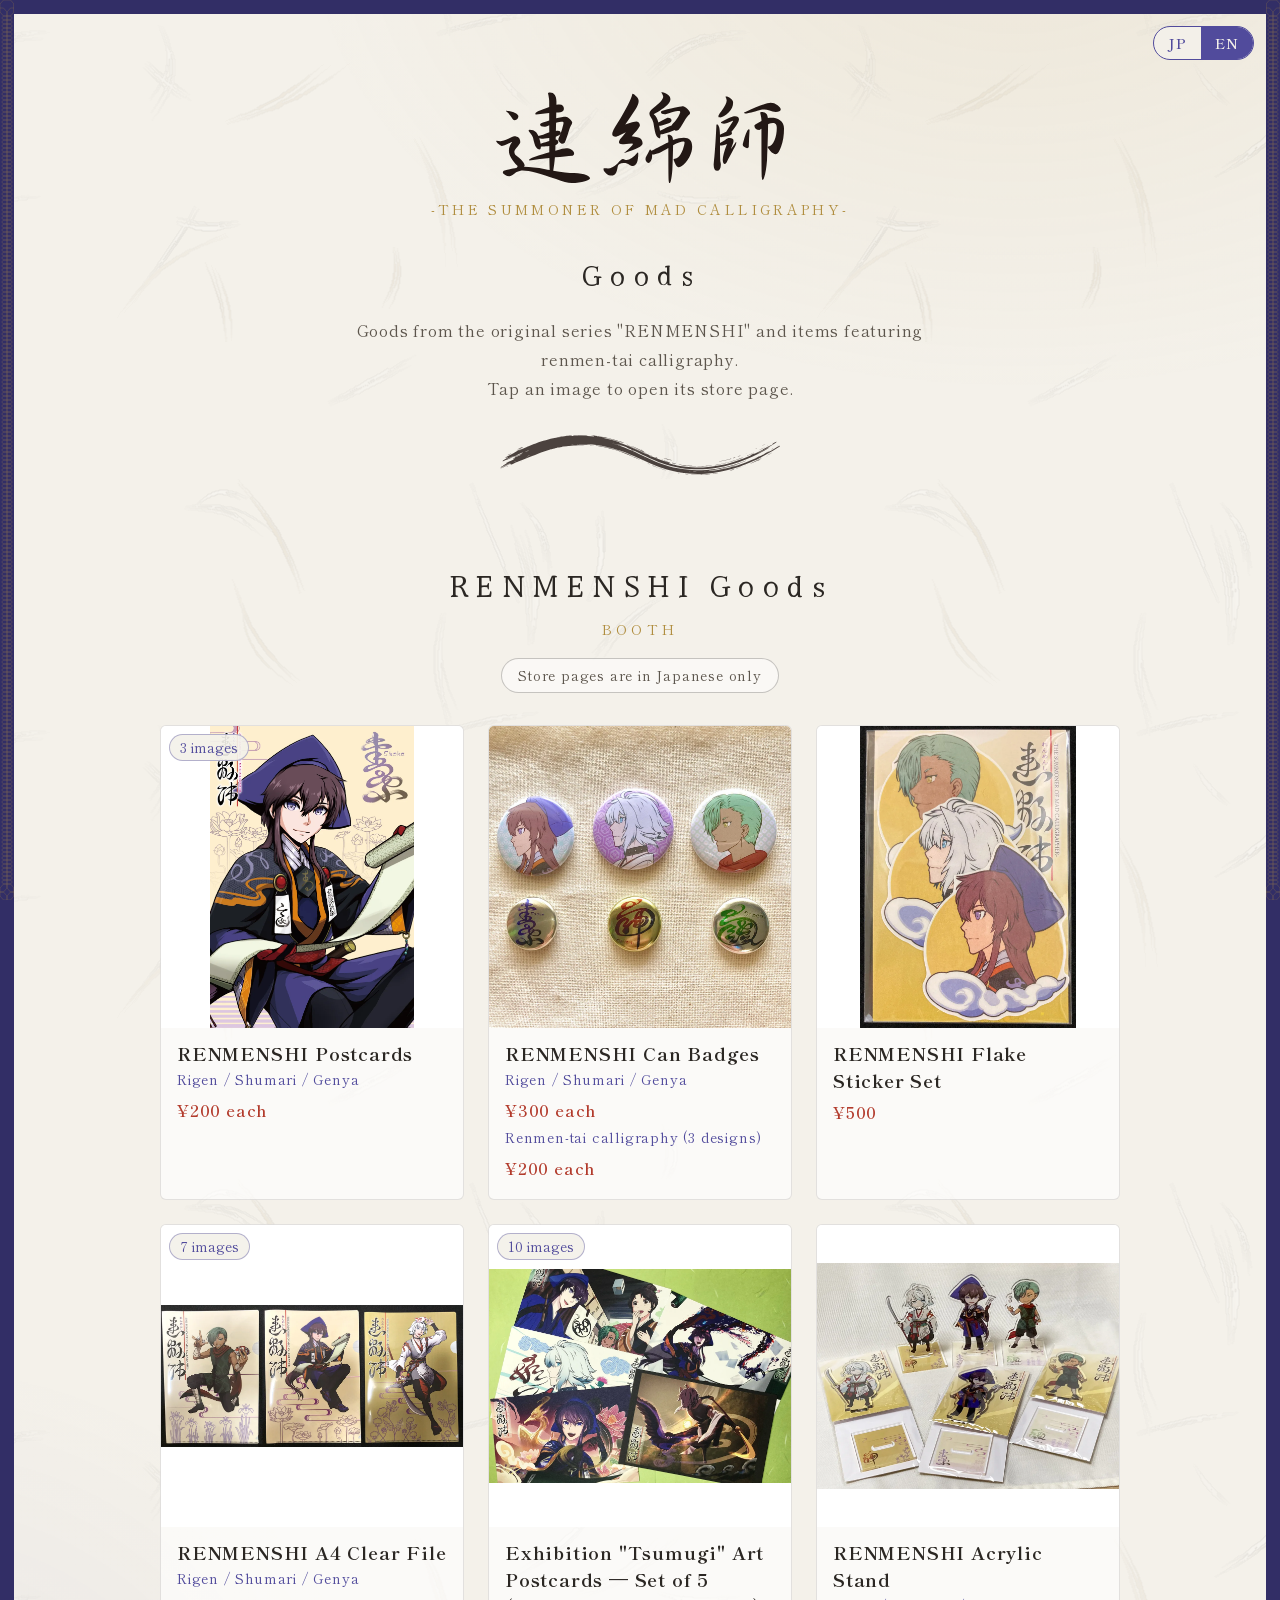
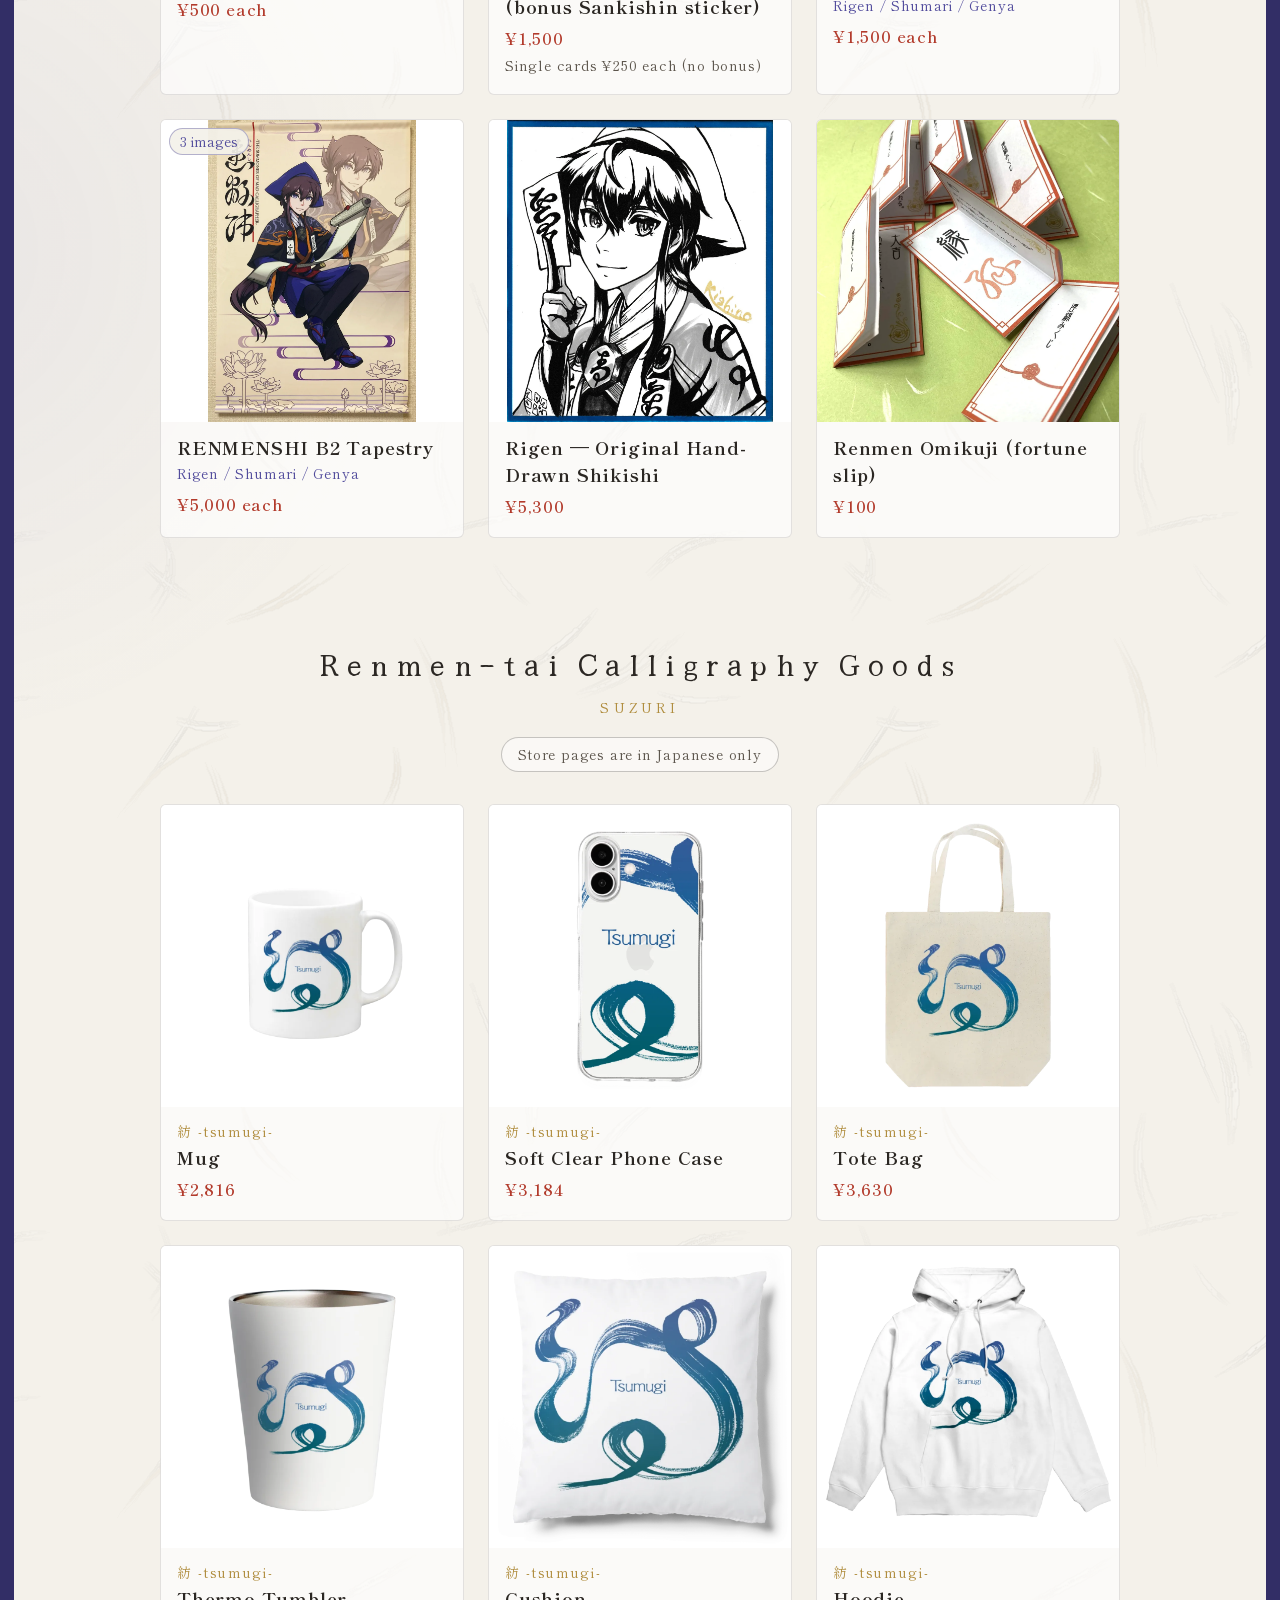
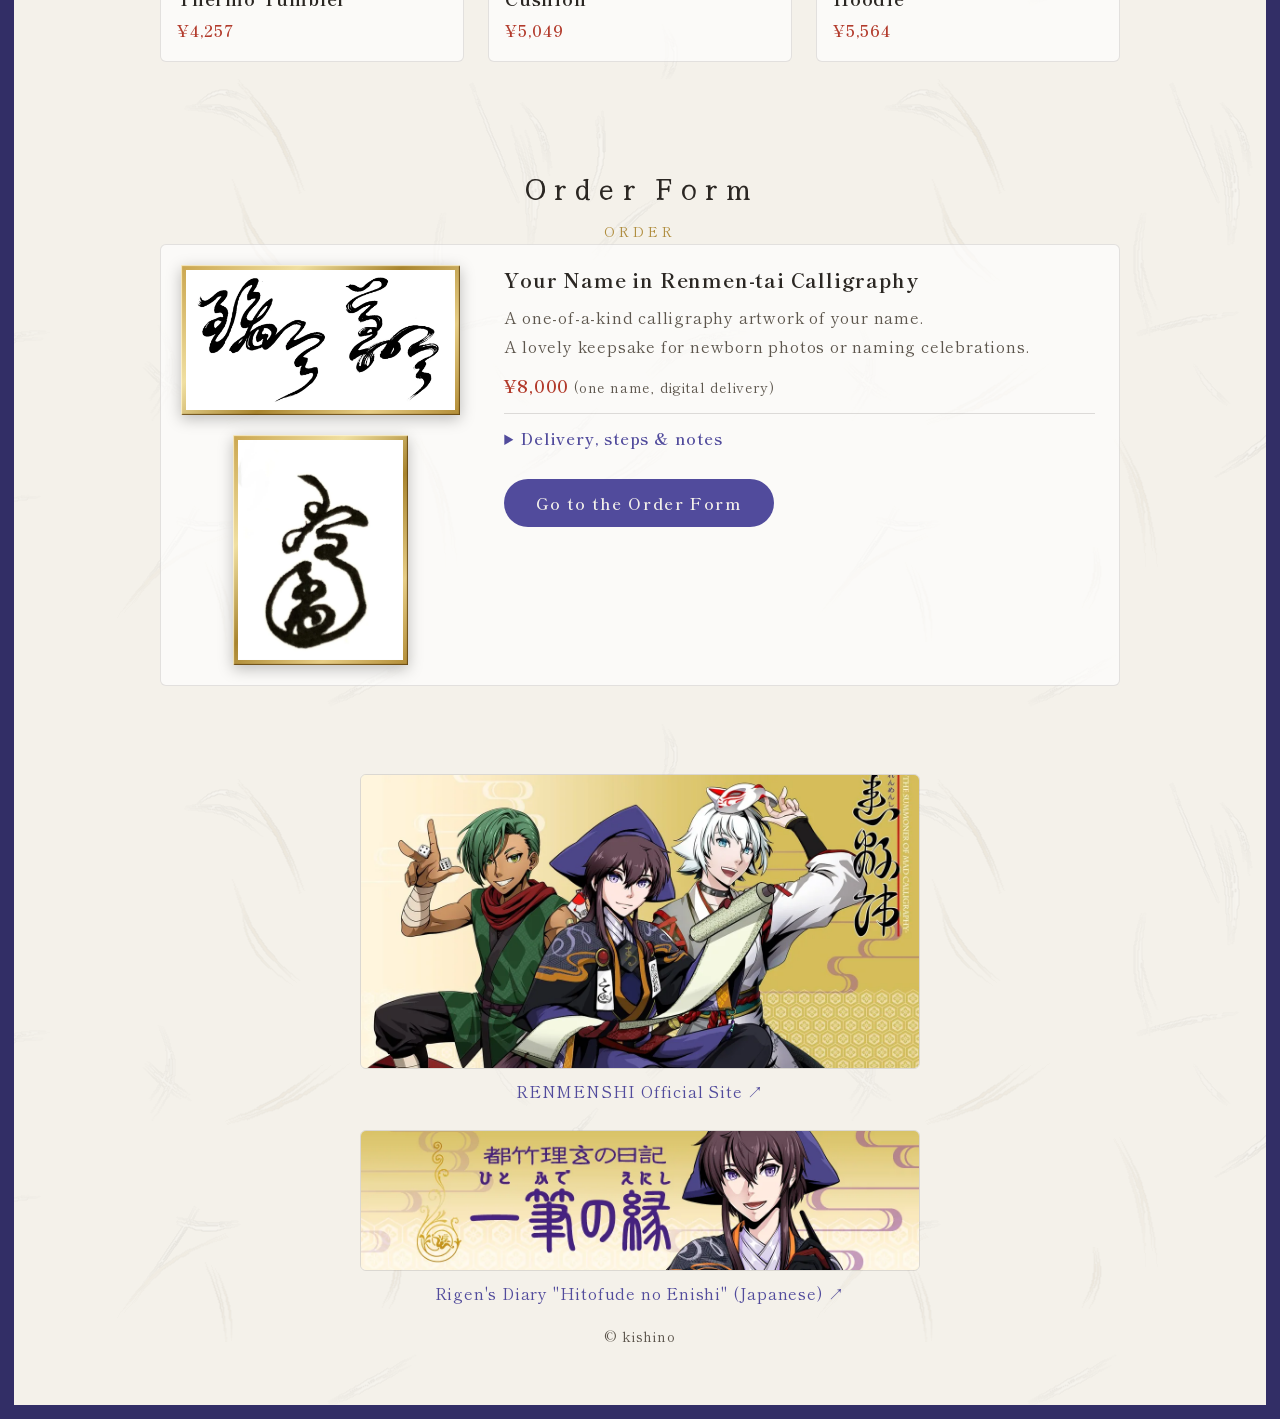
==== shop/index.html @ 50589dc3 "グッズ一覧ページ（/shop/）と「お名前を連綿体で」申し込みフォームを追加 - shop/index.html：BOOTH・SUZURIの商品一覧（JP/EN切替・画像ギャラリー）とオーダー欄 - " ====
<!DOCTYPE html>
<html lang="ja">
<head>
  <meta charset="UTF-8">
  <!-- Google tag (gtag.js)：公式サイトと同じ GA4 プロパティ。公開前に G-RD4MCSPCQ5 が入っているか確認すること -->
  <script async src="https://www.googletagmanager.com/gtag/js?id=G-RD4MCSPCQ5"></script>
  <script>
    window.dataLayer = window.dataLayer || [];
    function gtag() { dataLayer.push(arguments); }
    gtag('js', new Date());
    gtag('config', 'G-RD4MCSPCQ5');
  </script>
  <meta name="viewport" content="width=device-width, initial-scale=1">
  <meta name="robots" content="noai, noimageai">
  <title>『連綿師』グッズ｜RENMENSHI Goods</title>
  <meta name="description" content="kishino のオリジナル作品『連綿師』と連綿体のグッズ一覧。BOOTH・SUZURIの販売ページへご案内します。">
  <link rel="icon" href="favicon.ico">
  <link rel="apple-touch-icon" href="apple-touch-icon.png">
  <link rel="preconnect" href="https://fonts.googleapis.com">
  <link rel="preconnect" href="https://fonts.gstatic.com" crossorigin>
  <link href="https://fonts.googleapis.com/css2?family=Shippori+Mincho:wght@400;600;700&family=Yuji+Syuku&display=swap" rel="stylesheet">
  <link rel="stylesheet" href="assets/common.css">
  <style>

    /* ============ 商品カード ============ */
    .goods-grid {
      display: grid; gap: 24px;
      grid-template-columns: repeat(3, minmax(0, 1fr));
      max-width: 960px; margin: 0 auto;
    }
    .goods-item {
      display: flex; flex-direction: column;
      background: rgba(255, 255, 255, .65);
      border: 1px solid rgba(43, 39, 35, .12); border-radius: 6px; overflow: hidden;
      transition: transform .2s, box-shadow .2s;
    }
    .goods-item:hover { transform: translateY(-3px); box-shadow: 0 8px 20px rgba(50, 46, 102, .15) }

    .goods-img {
      display: block; position: relative; aspect-ratio: 1 / 1; background: #fff;
      width: 100%; padding: 0; border: 0; cursor: pointer; font: inherit;
    }
    .goods-img img { position: absolute; inset: 0; width: 100%; height: 100%; object-fit: contain; display: block }
    .goods-count {
      position: absolute; left: 8px; top: 8px;
      font-size: 14px; color: var(--kon); background: rgba(244, 241, 234, .92);
      border: 1px solid rgba(81, 75, 156, .4); padding: 0 10px; border-radius: 999px;
    }
    .goods-img::after {
      content: attr(data-hint);
      position: absolute; right: 8px; bottom: 8px;
      font-size: 14px; color: var(--washi); background: var(--kon);
      padding: 2px 10px; border-radius: 999px; opacity: 0; transition: opacity .2s;
    }
    .goods-img:hover::after, .goods-img:focus-visible::after { opacity: 1 }
    .goods-img .noimg {
      position: absolute; inset: 0; display: grid; place-items: center;
      color: var(--sumi-usu); font-size: 14px; background: var(--washi-deep);
    }

    .goods-body { padding: 12px 16px 16px }
    .goods-series { font-size: 14px; color: var(--kin); letter-spacing: .12em }
    .goods-name { font-size: 18px; font-weight: 700; line-height: 1.5; word-break: keep-all; overflow-wrap: anywhere }
    .goods-name a { color: inherit; text-decoration: none }
    .goods-name a:hover { color: var(--kon) }
    .goods-price { margin-top: 4px; font-size: 16px; color: var(--shu); font-weight: 600 }
    .goods-vars { font-size: 14px; color: var(--kon); word-break: keep-all }
    .goods-note { font-size: 14px; color: var(--sumi-usu) }

    /* ============ オーダーフォーム ============ */
    .order-card {
      display: grid; grid-template-columns: minmax(0, 1fr) minmax(280px, 2fr); max-width: 960px; margin: 0 auto;
      background: rgba(255, 255, 255, .65); border: 1px solid rgba(43, 39, 35, .12); border-radius: 6px; overflow: hidden;
    }
    .order-samples { display: flex; flex-direction: column; align-items: center; justify-content: center; gap: 20px; padding: 20px }
    /* 金縁（公式サイトの個展作品の額と同じ配色）。作例1枚ごとに囲って別の作品だと分かるようにする */
    .gold-frame {
      display: block; max-width: 100%; padding: 5px;
      background: linear-gradient(135deg, #caa54e, #f0dfa0 28%, #a8842e 52%, #e7cd85 78%, #b28c36);
      box-shadow:
        inset 1px 1px 1px rgba(255, 246, 214, .85),
        inset -1px -1px 1px rgba(92, 62, 14, .85),
        0 4px 14px rgba(0, 0, 0, .25);
    }
    .gold-frame img { display: block; max-width: 100%; max-height: 220px; width: auto; height: auto; background: #fff }
    .order-info { padding: 20px 24px 24px }
    .order-title { font-size: 20px; line-height: 1.5; word-break: keep-all; overflow-wrap: anywhere }
    .order-lead { margin-top: 8px; color: var(--sumi-usu) }
    .order-price { margin-top: 8px; font-size: 18px }
    .order-price small { font-size: 14px; color: var(--sumi-usu); font-weight: 400 }
    .order-details { margin-top: 12px; border-top: 1px solid rgba(43, 39, 35, .15) }
    .order-details summary {
      cursor: pointer; padding: 10px 0; color: var(--kon); font-weight: 600; transition: color .2s;
    }
    .order-details summary:hover { color: var(--shu) }
    .order-spec { display: grid; grid-template-columns: auto 1fr; gap: 4px 16px; font-size: 15px }
    .order-spec dt { color: var(--kin); font-weight: 600; white-space: nowrap }
    .order-steps {
      margin-top: 12px; padding: 0; list-style: none; counter-reset: step;
      display: flex; flex-direction: column; gap: 6px; font-size: 15px;
    }
    .order-steps li { counter-increment: step; display: flex; align-items: flex-start }
    .order-steps li::before {
      content: counter(step); flex: none; display: inline-grid; place-items: center;
      width: 22px; height: 22px; margin: 3px 8px 0 0; border-radius: 50%;
      background: var(--kon); color: var(--washi); font-size: 14px;
    }
    .order-notes { margin: 12px 0 0 1.2em; font-size: 15px; color: var(--sumi-usu) }
    .order-info .btn { margin-top: 16px }

    /* ============ ギャラリー（拡大表示） ============ */
    .lightbox {
      position: fixed; inset: 0; z-index: 100;
      display: grid; place-items: center; padding: 16px;
      background: rgba(30, 27, 60, .82);
    }
    .lightbox[hidden] { display: none }
    .lb-panel {
      width: min(880px, 100%); max-height: calc(100vh - 32px); overflow: auto;
      background: var(--washi); border-radius: 8px; padding: 16px 16px 24px;
      display: flex; flex-direction: column; align-items: center; gap: 12px;
    }
    .lb-head { width: 100%; display: flex; align-items: flex-start; gap: 12px }
    .lb-title { flex: 1; font-weight: 700; font-size: 18px; line-height: 1.5 }
    .lb-close {
      width: 40px; height: 40px; flex: none; border: 0; border-radius: 50%;
      font-size: 24px; line-height: 1; color: var(--sumi); background: transparent; cursor: pointer;
      transition: background .2s;
    }
    .lb-close:hover { background: rgba(43, 39, 35, .1) }
    .lb-stage { position: relative; width: 100%; display: grid; place-items: center; background: #fff; border-radius: 4px }
    .lb-img { max-width: 100%; max-height: min(62vh, 640px); object-fit: contain; display: block }
    .lb-nav {
      position: absolute; top: 50%; transform: translateY(-50%);
      width: 44px; height: 44px; border: 0; border-radius: 50%;
      font-size: 28px; line-height: 1; color: var(--washi); background: rgba(50, 46, 102, .7); cursor: pointer;
      transition: background .2s;
    }
    .lb-nav:hover { background: var(--kon) }
    .lb-prev { left: 8px }
    .lb-next { right: 8px }
    .lb-meta { width: 100%; display: flex; justify-content: space-between; gap: 12px; color: var(--sumi-usu) }
    .lb-count { flex: none; letter-spacing: .1em }
    .lb-thumbs { display: flex; flex-wrap: wrap; justify-content: center; gap: 8px }
    .lb-thumbs button {
      width: 64px; height: 64px; padding: 0; background: #fff; cursor: pointer;
      border: 2px solid transparent; border-radius: 4px; opacity: .6; transition: opacity .2s, border-color .2s;
    }
    .lb-thumbs button:hover { opacity: 1 }
    .lb-thumbs button[aria-current="true"] { border-color: var(--kon); opacity: 1 }
    .lb-thumbs img { width: 100%; height: 100%; object-fit: contain; display: block }
    .lb-shop { margin-top: 4px }

    footer {
      text-align: center; padding: 40px 24px 56px; color: var(--sumi-usu);
    }
    .banners { display: grid; gap: 24px; max-width: 560px; margin: 0 auto }
    .banner { display: block; color: var(--kon); text-decoration: none; transition: color .2s }
    .banner img {
      width: 100%; height: auto; display: block; border-radius: 6px;
      border: 1px solid rgba(43, 39, 35, .12); transition: transform .2s, box-shadow .2s;
    }
    .banner:hover { color: var(--shu) }
    .banner:hover img { transform: translateY(-3px); box-shadow: 0 8px 20px rgba(50, 46, 102, .18) }
    .banner-label { display: block; margin-top: 8px }
    footer small { display: block; margin-top: 16px; font-size: 14px }

    @media (max-width: 640px) {
      .order-card { grid-template-columns: 1fr }
      .order-info { padding: 16px }
    }

    @media (max-width: 560px) {
      .goods-grid { grid-template-columns: repeat(2, minmax(0, 1fr)); gap: 12px }
      .goods-body { padding: 8px 12px 12px }
      .goods-name { font-size: 16px }
      section { padding: 40px 16px }
    }
  </style>
</head>
<body>
  <div class="kikko-frame" aria-hidden="true"></div>

  <div class="lang-switch" role="group" aria-label="Language">
    <button type="button" data-lang="ja" title="日本語で表示">JP</button>
    <button type="button" data-lang="en" title="Show in English">EN</button>
  </div>

  <div class="page">
    <header>
      <img class="logo" src="assets/renmenshi.svg" alt="連綿師" draggable="false">
      <p class="logo-en">-THE SUMMONER OF MAD CALLIGRAPHY-</p>
      <h1 class="page-title">
        <span class="ja">グッズ一覧</span><span class="en">Goods</span>
      </h1>
      <p class="lead">
        <span class="ja">オリジナル作品『連綿師』と、連綿体のグッズを販売しています。<br>画像を押すと販売ページが開きます。</span>
        <span class="en">Goods from the original series "RENMENSHI" and items featuring renmen-tai calligraphy.<br>Tap an image to open its store page.</span>
      </p>
      <img class="ink-divider" src="assets/sumisen.svg" alt="" draggable="false">
    </header>

    <main>
      <section id="booth">
        <h2 class="sec-title"><span class="ja">『連綿師』グッズ</span><span class="en">RENMENSHI Goods</span></h2>
        <p class="sec-sub">BOOTH</p>
        <p class="jp-only"><span class="ja">販売ページは日本語のみです</span><span class="en">Store pages are in Japanese only</span></p>
        <div class="goods-grid" data-list="booth"></div>
      </section>

      <section id="suzuri">
        <h2 class="sec-title"><span class="ja">連綿体グッズ</span><span class="en">Renmen-tai Calligraphy Goods</span></h2>
        <p class="sec-sub">SUZURI</p>
        <p class="jp-only"><span class="ja">販売ページは日本語のみです</span><span class="en">Store pages are in Japanese only</span></p>
        <div class="goods-grid" data-list="suzuri"></div>
      </section>

      <section id="order" class="order">
        <h2 class="sec-title"><span class="ja">オーダーフォーム</span><span class="en">Order Form</span></h2>
        <p class="sec-sub">ORDER</p>

        <article class="order-card">
          <div class="order-samples">
            <span class="gold-frame"><img src="images/order made/Sora_Riku.webp" alt="連綿体で書いたお名前の作例1" draggable="false"></span>
            <span class="gold-frame"><img src="images/order made/Leon.webp" alt="連綿体で書いたお名前の作例2" draggable="false"></span>
          </div>
          <div class="order-info">
            <h3 class="order-title">
              <span class="ja">あなたのお名前を<wbr>連綿体で書きます</span>
              <span class="en">Your Name in Renmen-tai Calligraphy</span>
            </h3>
            <p class="order-lead">
              <span class="ja"><span class="nb">一点ものの書作品として</span><span class="nb">お書きします。</span><br><span class="nb">ニューボーンフォトや</span><span class="nb">命名の記念にもどうぞ。</span></span>
              <span class="en">A one-of-a-kind calligraphy artwork of your name.<br>A lovely keepsake for newborn photos or naming celebrations.</span>
            </p>
            <p class="goods-price order-price">
              <span class="ja">¥8,000<small>（1名分・データ納品）</small></span>
              <span class="en">¥8,000<small> (one name, digital delivery)</small></span>
            </p>

            <details class="order-details">
              <summary title="クリックで開閉します / Click to open or close">
                <span class="ja">納品形式・流れ・ご注意を見る</span><span class="en">Delivery, steps &amp; notes</span>
              </summary>
              <dl class="order-spec">
                <dt><span class="ja">納品</span><span class="en">Delivery</span></dt>
                <dd><span class="ja">PDF（A4）と、背景が透明なPNGの2点</span><span class="en">A4 PDF + transparent PNG</span></dd>
                <dt><span class="ja">納期</span><span class="en">Delivery time</span></dt>
                <dd><span class="ja">ご入金確認後から約2週間</span><span class="en">About 2 weeks after payment is confirmed</span></dd>
                <dt><span class="ja">お支払い</span><span class="en">Payment</span></dt>
                <dd><span class="ja">全額前払い（ゆうちょ銀行へのお振込／JPYC〈Polygon〉）<br>クレジットカードをご希望の方はご相談ください</span><span class="en">Full payment in advance (bank transfer to Japan Post Bank / JPYC on Polygon)<br>If you'd like to pay by credit card, please ask.</span></dd>
                <dt><span class="ja">ご利用</span><span class="en">Use</span></dt>
                <dd><span class="ja">個人の記念としてお使いください（商用はご相談ください）</span><span class="en">For personal keepsakes (please ask about commercial use)</span></dd>
              </dl>
              <ol class="order-steps">
                <li><span class="ja">申し込みフォームから送信</span><span class="en">Send the order form</span></li>
                <li><span class="ja">お受けできるかをご連絡</span><span class="en">We reply whether we can take it</span></li>
                <li><span class="ja">お支払い（全額前払い）</span><span class="en">Payment (in full, in advance)</span></li>
                <li><span class="ja">作風の候補から1つ選んでいただく</span><span class="en">Choose one style from the drafts</span></li>
                <li><span class="ja">清書して納品</span><span class="en">Final piece delivered</span></li>
              </ol>
              <ul class="order-notes">
                <li><span class="ja"><span class="nb">お名前の文字によっては、</span><span class="nb">連綿体に向かず</span><span class="nb">お受けできない場合がございます。</span><br><span class="nb">あらかじめご了承ください。</span></span><span class="en">Some names may not suit renmen-tai; in that case we may decline the request.<br>Thank you for your understanding.</span></li>
                <li><span class="ja"><span class="nb">一点ものの作品として</span><span class="nb">お書きするため、</span><br><span class="nb">清書後の部分的な修正には</span><span class="nb">お応えいたしかねます。</span></span><span class="en">As each piece is an original artwork,<br>partial revisions after the final piece are not available.</span></li>
              </ul>
            </details>

            <!-- 申し込みフォームは同じフォルダの order.html（同じタブで開く）。空にすると「準備中」になる -->
            <a class="btn" id="order-btn"></a>
          </div>
        </article>
      </section>
    </main>

    <footer>
      <div class="banners">
        <a class="banner" href="https://renmenshi.kishino-artworks.com/" target="_blank" rel="noopener" title="『連綿師』公式サイト（別タブで開きます） / RENMENSHI Official Site (opens in a new tab)">
          <img src="assets/banner_renmenshi.webp" alt="『連綿師』公式サイト" draggable="false">
          <span class="banner-label"><span class="ja">『連綿師』公式サイト</span><span class="en">RENMENSHI Official Site</span> ↗</span>
        </a>
        <a class="banner" href="https://tsudukirigen.substack.com/" target="_blank" rel="noopener" title="理玄の日記『一筆の縁』（別タブで開きます） / Rigen's Diary (opens in a new tab)">
          <img src="assets/banner_hitofude.webp" alt="都竹理玄の日記『一筆の縁』" draggable="false">
          <span class="banner-label"><span class="ja">理玄の日記『一筆の縁』</span><span class="en">Rigen's Diary "Hitofude no Enishi" (Japanese)</span> ↗</span>
        </a>
      </div>
      <small>© kishino</small>
    </footer>
  </div>

  <div id="lightbox" class="lightbox" role="dialog" aria-modal="true" aria-label="Gallery" hidden>
    <div class="lb-panel">
      <div class="lb-head">
        <p class="lb-title"></p>
        <button type="button" class="lb-close" title="閉じる / Close" aria-label="Close">×</button>
      </div>
      <div class="lb-stage">
        <button type="button" class="lb-nav lb-prev" title="前の画像 / Previous" aria-label="Previous">‹</button>
        <img class="lb-img" alt="" draggable="false">
        <button type="button" class="lb-nav lb-next" title="次の画像 / Next" aria-label="Next">›</button>
      </div>
      <p class="lb-meta"><span class="lb-cap"></span><span class="lb-count"></span></p>
      <div class="lb-thumbs"></div>
      <a class="btn lb-shop" target="_blank" rel="noopener"></a>
    </div>
  </div>

  <script>
    /* ===== オーダーフォームのURL（未設定のあいだは空のまま） ===== */
    const ORDER_FORM_URL = "order.html";

    /* ===== 商品データ =====
       imgs … 画像の一覧。1枚なら画像を押すと販売ページへ、2枚以上なら拡大表示（ギャラリー）が開く
       画像は { src, ja, en } で書く（ja/en は拡大表示のときの説明。不要なら src の文字列だけでよい）
       imgs が空なら「画像準備中」を表示する */
    const B = "images/booth/";
    const GOODS = {
      booth: {
        shop: "BOOTH",
        // 並びは表示価格の安い順。連綿みくじはおまけなので最後（3列表示で右下）
        items: [
          { url: "https://lmaworks.booth.pm/items/7155207",
            ja: "【連綿師】|ポストカード", en: "RENMENSHI Postcards", price: "各¥200", priceEn: "¥200 each", vars: { ja: "理玄／シュマリ／玄也", en: "Rigen / Shumari / Genya" },
            imgs: [
              { src: B + "Postcard_縦断裁-_Renmenshi_Rigen.webp", ja: "理玄", en: "Rigen" },
              { src: B + "Postcard_縦断裁-_Renmenshi_Shumari.webp", ja: "シュマリ", en: "Shumari" },
              { src: B + "Postcard_縦断裁-_Renmenshi_Genya.webp", ja: "玄也", en: "Genya" },
            ] },
          { url: "https://lmaworks.booth.pm/items/7155336",
            ja: "【連綿師】|カンバッジ", en: "RENMENSHI Can Badges",
            // 種類ごとに価格が違うときは rows で「種類→価格」を並べる
            rows: [
              { vars: { ja: "理玄／シュマリ／玄也", en: "Rigen / Shumari / Genya" }, price: "各¥300", priceEn: "¥300 each" },
              { vars: { ja: "連綿体|（書家・大神・大蛇）", en: "Renmen-tai calligraphy (3 designs)" }, price: "各¥200", priceEn: "¥200 each" },
            ],
            imgs: [B + "カンバッジ.webp"] },
          { url: "https://lmaworks.booth.pm/items/7155584",
            ja: "【連綿師】|フレークシール|セット", en: "RENMENSHI Flake Sticker Set", price: "¥500",
            imgs: [B + "フレークシールセット_1500x2105.webp"] },
          { url: "https://lmaworks.booth.pm/items/7155569",
            ja: "【連綿師】|A4|クリアファイル", en: "RENMENSHI A4 Clear File", price: "各¥500", priceEn: "¥500 each", vars: { ja: "理玄／シュマリ／玄也", en: "Rigen / Shumari / Genya" },
            imgs: [
              { src: B + "3人衆_クリアファイル.webp", ja: "3キャラセット", en: "Set of 3" },
              { src: B + "理玄_クリアファイル.webp", ja: "理玄", en: "Rigen" },
              { src: B + "PrintPac_clearfile_A4_Rigen_ol.webp", ja: "理玄（表・裏）", en: "Rigen (front & back)" },
              { src: B + "シュマリ_クリアファイル.webp", ja: "シュマリ", en: "Shumari" },
              { src: B + "PrintPac_clearfile_A4_Shumari_ol.webp", ja: "シュマリ（表・裏）", en: "Shumari (front & back)" },
              { src: B + "玄也_クリアファイル.webp", ja: "玄也", en: "Genya" },
              { src: B + "PrintPac_clearfile_A4_Genya_ol.webp", ja: "玄也（表・裏）", en: "Genya (front & back)" },
            ] },
          { url: "https://lmaworks.booth.pm/items/8662568",
            ja: "個展【紡】|作品|ポストカード| 全5種|セット\n（特典：|三貴神|ステッカー付）", en: "Exhibition \"Tsumugi\" Art Postcards — Set of 5\n(bonus Sankishin sticker)",
            price: "¥1,500",
            note: { ja: "単品 ¥250　|※特典は無し", en: "Single cards ¥250 each (no bonus)" },
            imgs: [
              { src: B + "個展作品ポスカ5枚組_実物_1500x1064.webp", ja: "ポストカード 全5種", en: "All 5 postcards" },
              { src: B + "kishino個展【tsumugi】キービジュアル_postcard.webp", ja: "キービジュアル", en: "Key visual" },
              { src: B + "狐面とシュマリ_postcard.webp", ja: "狐面とシュマリ", en: "Kitsunemen & Shumari" },
              { src: B + "初陣_闇を切り裂く一閃_postcard.webp", ja: "初陣 ─ 闇を切り裂く一閃", en: "First Battle" },
              { src: B + "団子_postcard.webp", ja: "団子", en: "Dango" },
              { src: B + "理玄_連綿術発動_紙魚_postcard.webp", ja: "理玄 ─ 連綿術発動", en: "Rigen" },
              { src: B + "三貴神シール01.webp", ja: "特典：三貴神ステッカー", en: "Bonus: Sankishin stickers" },
              { src: B + "【紡】天照大御神ステッカー.webp", ja: "天照大御神", en: "Amaterasu" },
              { src: B + "【紡】月読命ステッカー.webp", ja: "月読命", en: "Tsukuyomi" },
              { src: B + "【紡】素戔嗚尊ステッカー.webp", ja: "素戔嗚尊", en: "Susanoo" },
            ] },
          { url: "https://lmaworks.booth.pm/items/7155446",
            ja: "【連綿師】|アクリル|スタンド", en: "RENMENSHI Acrylic Stand", price: "各¥1,500", priceEn: "¥1,500 each", vars: { ja: "理玄／シュマリ／玄也", en: "Rigen / Shumari / Genya" },
            imgs: [B + "アクスタ集合絵.webp"] },
          { url: "https://lmaworks.booth.pm/items/7155601",
            ja: "【連綿師】|B2|タペストリー", en: "RENMENSHI B2 Tapestry", price: "各¥5,000", priceEn: "¥5,000 each", vars: { ja: "理玄／シュマリ／玄也", en: "Rigen / Shumari / Genya" },
            imgs: [
              { src: B + "理玄_B2タペストリー_w1200.webp", ja: "理玄", en: "Rigen" },
              { src: B + "茱真理_B2タペストリー_w1200.webp", ja: "シュマリ", en: "Shumari" },
              { src: B + "玄也_B2タペストリー_w1200.webp", ja: "玄也", en: "Genya" },
            ] },
          { url: "https://lmaworks.booth.pm/items/7828922",
            ja: "理玄・|原画色紙", en: "Rigen — Original Hand-Drawn Shikishi", price: "¥5,300",
            imgs: [B + "理玄色紙2_12×13.5cm.webp"] },
          { url: "https://lmaworks.booth.pm/items/8662575",
            ja: "連綿|みくじ", en: "Renmen Omikuji (fortune slip)", price: "¥100",
            imgs: [B + "連綿みくじ_01.webp"] },
        ]
      },
      suzuri: {
        shop: "SUZURI",
        series: "紡 -tsumugi-",
        // 並びは表示価格の安い順
        items: [
          { url: "https://suzuri.jp/_kishino/20910897/mug/m/white",
            ja: "マグカップ", en: "Mug", price: "¥2,816", imgs: ["images/suzuri/05_mug.webp"] },
          { url: "https://suzuri.jp/_kishino/20910897/soft-clear-smartphone-case/iphone16/clear",
            ja: "ソフトクリア|スマホケース", en: "Soft Clear Phone Case", price: "¥3,184", imgs: ["images/suzuri/04_smartphone-case.webp"] },
          { url: "https://suzuri.jp/_kishino/20910897/tote-bag/m/natural",
            ja: "トートバッグ", en: "Tote Bag", price: "¥3,630", imgs: ["images/suzuri/02_tote-bag.webp"] },
          { url: "https://suzuri.jp/_kishino/20910897/thermo-tumbler/360ml/white",
            ja: "サーモ|タンブラー", en: "Thermo Tumbler", price: "¥4,257", imgs: ["images/suzuri/06_thermo-tumbler.webp"] },
          { url: "https://suzuri.jp/_kishino/20910897/cushion/free/white",
            ja: "クッション", en: "Cushion", price: "¥5,049", imgs: ["images/suzuri/01_cushion.webp"] },
          { url: "https://suzuri.jp/_kishino/20910897/hoodie/s/white",
            ja: "パーカー", en: "Hoodie", price: "¥5,564", imgs: ["images/suzuri/03_hoodie.webp"] },
        ]
      }
    };

    const esc = s => String(s).replace(/[&<>"]/g, c => ({ "&": "&amp;", "<": "&lt;", ">": "&gt;", '"': "&quot;" }[c]));
    // 商品名の「|」は折り返してよい位置（語の途中で改行させないため）
    // 「\n」は必ず改行する位置
    const nameHtml = s => esc(s).split("|").join("<wbr>").split("\n").join("<br>");
    const brHtml = s => esc(s).split("\n").join("<br>");
    const plain = s => String(s).split("|").join("").split("\n").join(" ");
    const bi = (ja, en) => `<span class="ja">${ja}</span><span class="en">${en}</span>`;
    const NOIMG = `<span class="noimg">${bi("画像準備中", "Image coming soon")}</span>`;
    // 画像は文字列でも { src, ja, en } でも書けるようにそろえる
    const normImgs = it => (it.imgs || []).map(x => typeof x === "string" ? { src: x } : x);

    function render() {
      for (const [key, group] of Object.entries(GOODS)) {
        const grid = document.querySelector(`[data-list="${key}"]`);
        grid.innerHTML = group.items.map((it, idx) => {
          const tip = `${group.shop}で開きます（別タブ） / Opens ${group.shop} in a new tab`;
          const imgs = normImgs(it);
          const alt = esc(plain(it.ja));
          let media;
          if (imgs.length > 1) {
            media = `<button type="button" class="goods-img" data-gallery="${key}:${idx}"
                title="画像を拡大して見る（${imgs.length}枚） / View ${imgs.length} images" data-hint="${esc(`拡大 ${imgs.length}枚`)}">
                <img src="${esc(imgs[0].src)}" alt="${alt}" loading="lazy" draggable="false">
                <span class="goods-count">${bi(`全${imgs.length}枚`, `${imgs.length} images`)}</span>
              </button>`;
          } else if (imgs.length === 1) {
            media = `<a class="goods-img" href="${esc(it.url)}" target="_blank" rel="noopener" title="${esc(tip)}" data-hint="${group.shop} ↗">
                <img src="${esc(imgs[0].src)}" alt="${alt}" loading="lazy" draggable="false">
              </a>`;
          } else {
            media = `<a class="goods-img" href="${esc(it.url)}" target="_blank" rel="noopener" title="${esc(tip)}" data-hint="${group.shop} ↗">${NOIMG}</a>`;
          }
          return `
          <article class="goods-item">
            ${media}
            <div class="goods-body">
              ${group.series ? `<p class="goods-series">${esc(group.series)}</p>` : ""}
              <h3 class="goods-name"><a href="${esc(it.url)}" target="_blank" rel="noopener" title="${esc(tip)}">
                ${bi(nameHtml(it.ja), brHtml(it.en))}</a></h3>
              ${(it.rows || [it]).map(r => `
                ${r.vars ? `<p class="goods-vars">${bi(nameHtml(r.vars.ja), esc(r.vars.en))}</p>` : ""}
                <p class="goods-price">${bi(esc(r.price), esc(r.priceEn || r.price))}</p>`).join("")}
              ${it.note ? `<p class="goods-note">${bi(esc(it.note.ja).split("|").map(x => `<span class="nb">${x}</span>`).join(""), esc(it.note.en))}</p>` : ""}
            </div>
          </article>`;
        }).join("");
      }
      // 画像ファイルが見つからないときは「画像準備中」に差し替える
      document.querySelectorAll(".goods-img img").forEach(img => {
        img.addEventListener("error", () => img.outerHTML = NOIMG, { once: true });
      });
      document.querySelectorAll("[data-gallery]").forEach(btn => btn.addEventListener("click", () => {
        const [key, idx] = btn.dataset.gallery.split(":");
        openGallery(GOODS[key], GOODS[key].items[idx], btn);
      }));

      const btn = document.getElementById("order-btn");
      if (ORDER_FORM_URL) {
        btn.href = ORDER_FORM_URL;
        btn.title = "申し込みフォームへ進みます / Go to the order form";
        btn.innerHTML = bi("申し込みフォームへ", "Go to the Order Form");
      } else {
        btn.classList.add("is-disabled");
        btn.setAttribute("aria-disabled", "true");
        btn.title = "準備中です / Coming soon";
        btn.innerHTML = bi("準備中", "Coming soon");
      }
    }

    /* ===== ギャラリー（拡大表示＋スライド） ===== */
    const lb = document.getElementById("lightbox");
    const lbImg = lb.querySelector(".lb-img");
    const lbCap = lb.querySelector(".lb-cap");
    const lbCount = lb.querySelector(".lb-count");
    const lbThumbs = lb.querySelector(".lb-thumbs");
    const lbTitle = lb.querySelector(".lb-title");
    const lbShop = lb.querySelector(".lb-shop");
    let lbList = [], lbIndex = 0, lbOpener = null;

    function openGallery(group, it, opener) {
      lbList = normImgs(it);
      lbOpener = opener;
      lbTitle.innerHTML = bi(esc(plain(it.ja)), esc(it.en));
      lbShop.href = it.url;
      lbShop.title = `${group.shop}で開きます（別タブ） / Opens ${group.shop} in a new tab`;
      lbShop.innerHTML = bi(`${group.shop}で見る ↗`, `View on ${group.shop} ↗`);
      lbThumbs.innerHTML = lbList.map((im, i) =>
        `<button type="button" data-i="${i}" title="${esc(im.ja || "")}"><img src="${esc(im.src)}" alt="" draggable="false"></button>`).join("");
      lbThumbs.querySelectorAll("button").forEach(b => b.addEventListener("click", () => showSlide(+b.dataset.i)));
      showSlide(0);
      lb.hidden = false;
      document.body.style.overflow = "hidden";
      lb.querySelector(".lb-close").focus();
    }
    function closeGallery() {
      lb.hidden = true;
      document.body.style.overflow = "";
      if (lbOpener) lbOpener.focus();
    }
    function showSlide(i) {
      lbIndex = (i + lbList.length) % lbList.length;
      const im = lbList[lbIndex];
      lbImg.src = im.src;
      lbImg.alt = im.ja || "";
      lbCap.innerHTML = im.ja ? bi(esc(im.ja), esc(im.en || im.ja)) : "";
      lbCount.textContent = `${lbIndex + 1} / ${lbList.length}`;
      lbThumbs.querySelectorAll("button").forEach((b, n) => b.setAttribute("aria-current", n === lbIndex));
    }
    lb.querySelector(".lb-prev").addEventListener("click", () => showSlide(lbIndex - 1));
    lb.querySelector(".lb-next").addEventListener("click", () => showSlide(lbIndex + 1));
    lb.querySelector(".lb-close").addEventListener("click", closeGallery);
    lb.addEventListener("click", e => { if (e.target === lb) closeGallery() });
    document.addEventListener("keydown", e => {
      if (lb.hidden) return;
      if (e.key === "Escape") closeGallery();
      if (e.key === "ArrowLeft") showSlide(lbIndex - 1);
      if (e.key === "ArrowRight") showSlide(lbIndex + 1);
    });
    // スマホのスワイプで前後へ
    let touchX = null;
    lb.addEventListener("touchstart", e => { touchX = e.touches[0].clientX }, { passive: true });
    lb.addEventListener("touchend", e => {
      if (touchX === null) return;
      const dx = e.changedTouches[0].clientX - touchX;
      if (Math.abs(dx) > 50) showSlide(lbIndex + (dx < 0 ? 1 : -1));
      touchX = null;
    });

    render();
  </script>
  <script src="assets/common.js"></script>
</body>
</html>
---- shop/assets/common.css ----
/* グッズ一覧（index.html）と申し込みフォーム（order.html）で共通の見た目 */
* { box-sizing: border-box; margin: 0; padding: 0 }

/* 配色は公式サイト（04_公式サイト/index.html）と同じ値 */
:root {
  --washi: #f4f1ea;
  --washi-deep: #ece7db;
  --sumi: #2b2723;
  --sumi-usu: #5c554c;
  --kon: #514b9c;
  --kon-fukai: #322e66;
  --shu: #b23a2b;
  --kin: #b08d3e;
  --frame: 14px;
}

img { -webkit-touch-callout: none; -webkit-user-select: none; user-select: none }

body {
  font-family: 'Shippori Mincho', serif;
  font-size: 16px;
  color: var(--sumi);
  background: var(--kon-fukai);
  line-height: 1.8;
  letter-spacing: .05em;
  overflow-wrap: anywhere;
}

/* 亀甲柄の外枠 */
.kikko-frame {
  position: fixed; inset: 0; z-index: 90; pointer-events: none;
  border: var(--frame) solid transparent;
  border-image: url("data:image/svg+xml;utf8,<svg xmlns='http://www.w3.org/2000/svg' width='56' height='64' viewBox='0 0 56 64'><rect width='56' height='64' fill='%23322e66'/><g stroke='%23b08d3e' stroke-width='1.6' fill='none' opacity='0.55'><path d='M14 0 L42 0 L56 16 L56 48 L42 64 L14 64 L0 48 L0 16 Z' transform='scale(0.5)'/><path d='M14 0 L42 0 L56 16 L56 48 L42 64 L14 64 L0 48 L0 16 Z' transform='translate(28,0) scale(0.5)'/><path d='M14 0 L42 0 L56 16 L56 48 L42 64 L14 64 L0 48 L0 16 Z' transform='translate(14,16) scale(0.5)'/><path d='M14 0 L42 0 L56 16 L56 48 L42 64 L14 64 L0 48 L0 16 Z' transform='translate(-14,16) scale(0.5)'/><path d='M14 0 L42 0 L56 16 L56 48 L42 64 L14 64 L0 48 L0 16 Z' transform='translate(42,16) scale(0.5)'/><path d='M14 0 L42 0 L56 16 L56 48 L42 64 L14 64 L0 48 L0 16 Z' transform='translate(0,32) scale(0.5)'/><path d='M14 0 L42 0 L56 16 L56 48 L42 64 L14 64 L0 48 L0 16 Z' transform='translate(28,32) scale(0.5)'/><path d='M14 0 L42 0 L56 16 L56 48 L42 64 L14 64 L0 48 L0 16 Z' transform='translate(14,48) scale(0.5)'/><path d='M14 0 L42 0 L56 16 L56 48 L42 64 L14 64 L0 48 L0 16 Z' transform='translate(-14,48) scale(0.5)'/><path d='M14 0 L42 0 L56 16 L56 48 L42 64 L14 64 L0 48 L0 16 Z' transform='translate(42,48) scale(0.5)'/></g></svg>") 28 round;
}

.page {
  min-height: 100vh;
  margin: var(--frame);
  overflow-x: clip;
  background:
    url("washi_fiber2.png"),  /* このCSSと同じ assets/ にある */
    radial-gradient(ellipse 1200px 800px at 80% -100px, rgba(176, 141, 62, .10), transparent 60%),
    radial-gradient(ellipse 900px 900px at -100px 40%, rgba(81, 75, 156, .07), transparent 55%),
    var(--washi);
  background-size: 700px 700px, auto, auto;
}

/* ============ 言語切替 ============ */
html[lang="ja"] .en, html[lang="en"] .ja { display: none !important }

.lang-switch {
  position: absolute; top: calc(var(--frame) + 12px); right: calc(var(--frame) + 12px); z-index: 80;
  display: flex; border: 1px solid var(--kon); border-radius: 999px; overflow: hidden;
  background: rgba(244, 241, 234, .95);
}
.lang-switch button {
  font: 600 14px 'Shippori Mincho', serif; letter-spacing: .08em;
  padding: 6px 14px; border: 0; background: transparent; color: var(--kon); cursor: pointer;
  transition: background .2s, color .2s;
}
.lang-switch button:hover { background: rgba(81, 75, 156, .12) }
.lang-switch button[aria-pressed="true"] { background: var(--kon); color: var(--washi) }

/* ============ ヘッダー ============ */
header {
  text-align: center;
  padding: 72px 24px 32px;
}
.logo { width: min(300px, 70vw); height: auto; display: block; margin: 0 auto }
.logo-en { color: var(--kin); font-size: 14px; letter-spacing: .24em; margin-top: 8px }
.page-title {
  font-family: 'Yuji Syuku', serif; font-weight: 400;
  font-size: clamp(22px, 4vw, 30px); letter-spacing: .16em; margin-top: 24px;
}
.lead { margin: 16px auto 0; max-width: 36em; color: var(--sumi-usu) }

.ink-divider { display: block; margin: 32px auto 0; width: min(280px, 60%); opacity: .8 }

/* ============ セクション ============ */
section { max-width: 1100px; margin: 0 auto; padding: 48px 24px }
.sec-title {
  font-family: 'Yuji Syuku', serif; font-weight: 400;
  font-size: clamp(24px, 4vw, 32px); text-align: center; letter-spacing: .14em;
  word-break: keep-all;
}
.sec-sub { text-align: center; color: var(--kin); font-size: 14px; letter-spacing: .3em; margin-top: 4px }
.jp-only {
  display: table; margin: 16px auto 32px; padding: 4px 16px;
  font-size: 14px; color: var(--sumi-usu);
  border: 1px solid rgba(43, 39, 35, .25); border-radius: 999px; background: rgba(255, 255, 255, .5);
}

.nb { display: inline-block }  /* 文節のかたまり。この途中では折り返さない */

.btn {
  display: inline-block; margin-top: 24px; padding: 12px 32px;
  font: 600 16px 'Shippori Mincho', serif; letter-spacing: .1em; text-decoration: none;
  color: var(--washi); background: var(--kon); border-radius: 999px;
  transition: background .2s;
}
.btn:hover { background: var(--kon-fukai) }
.btn.is-disabled { background: #9b97b8; cursor: default; pointer-events: none }
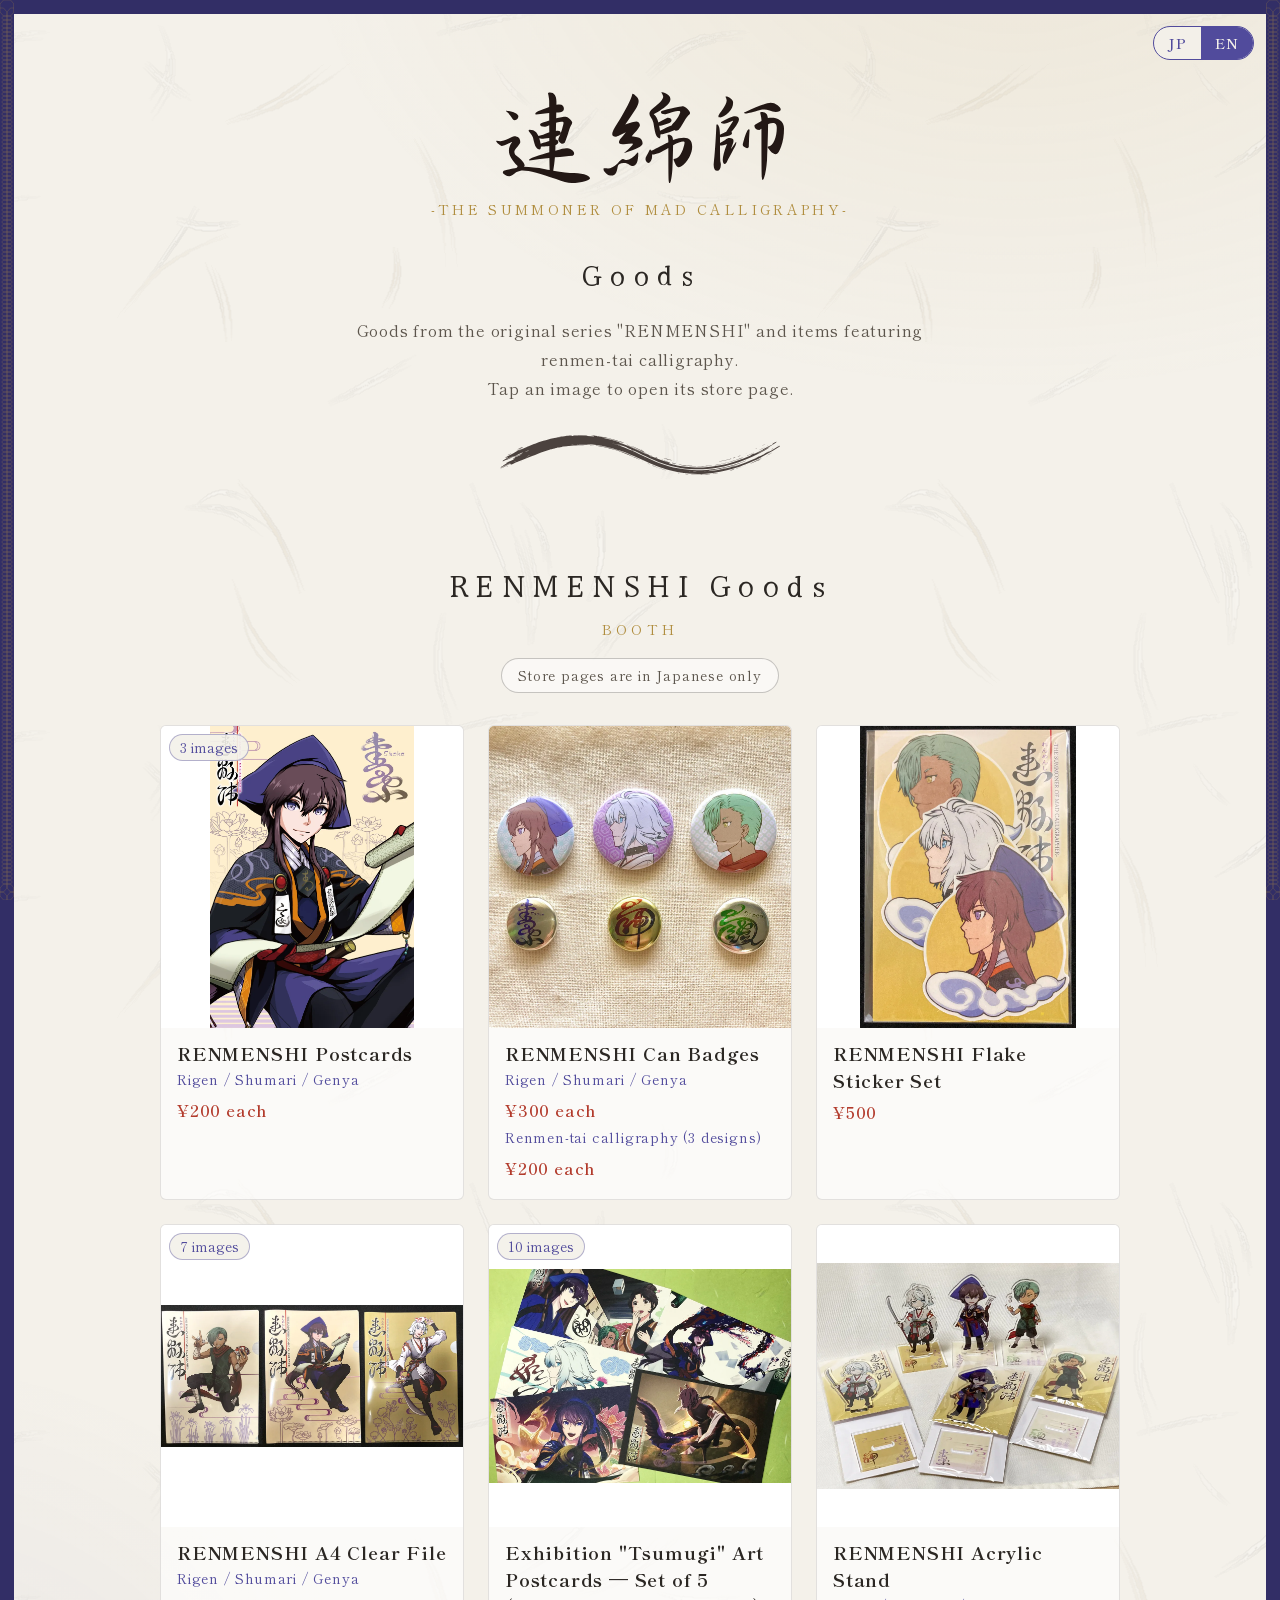
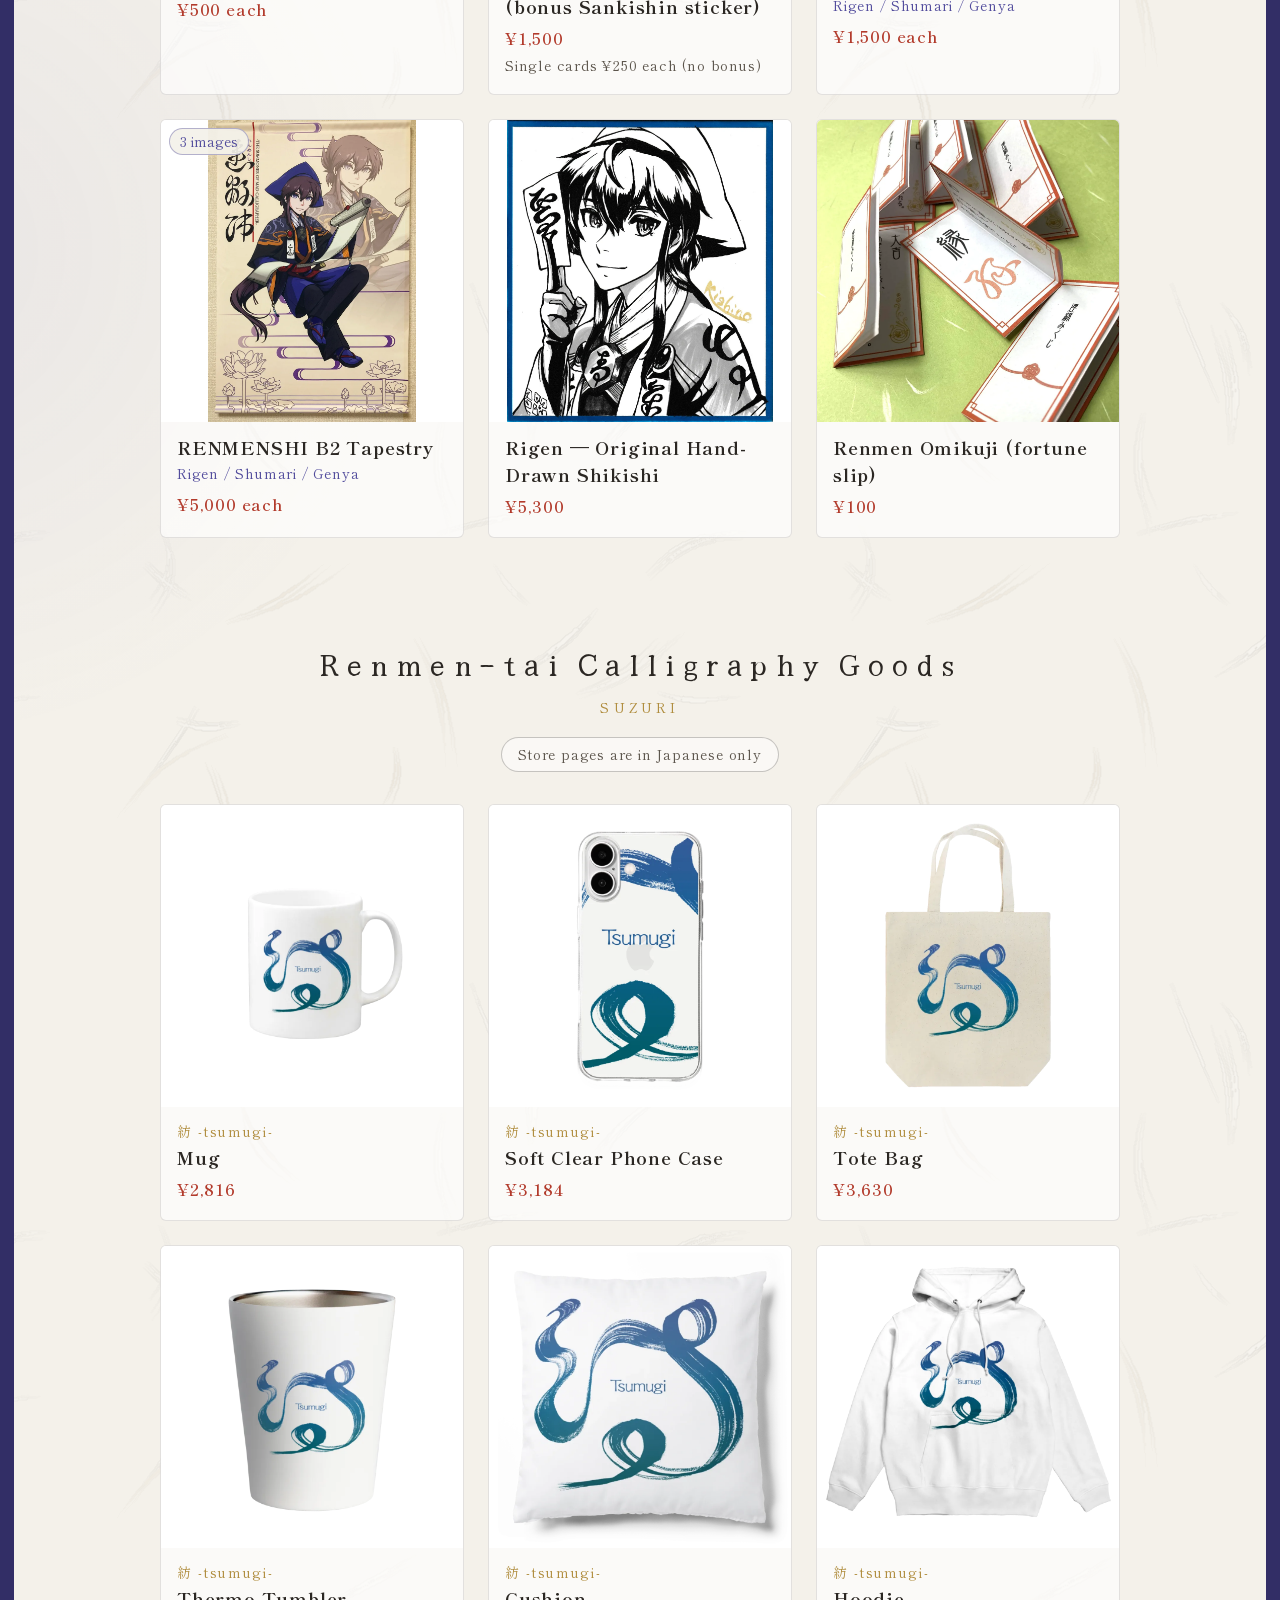
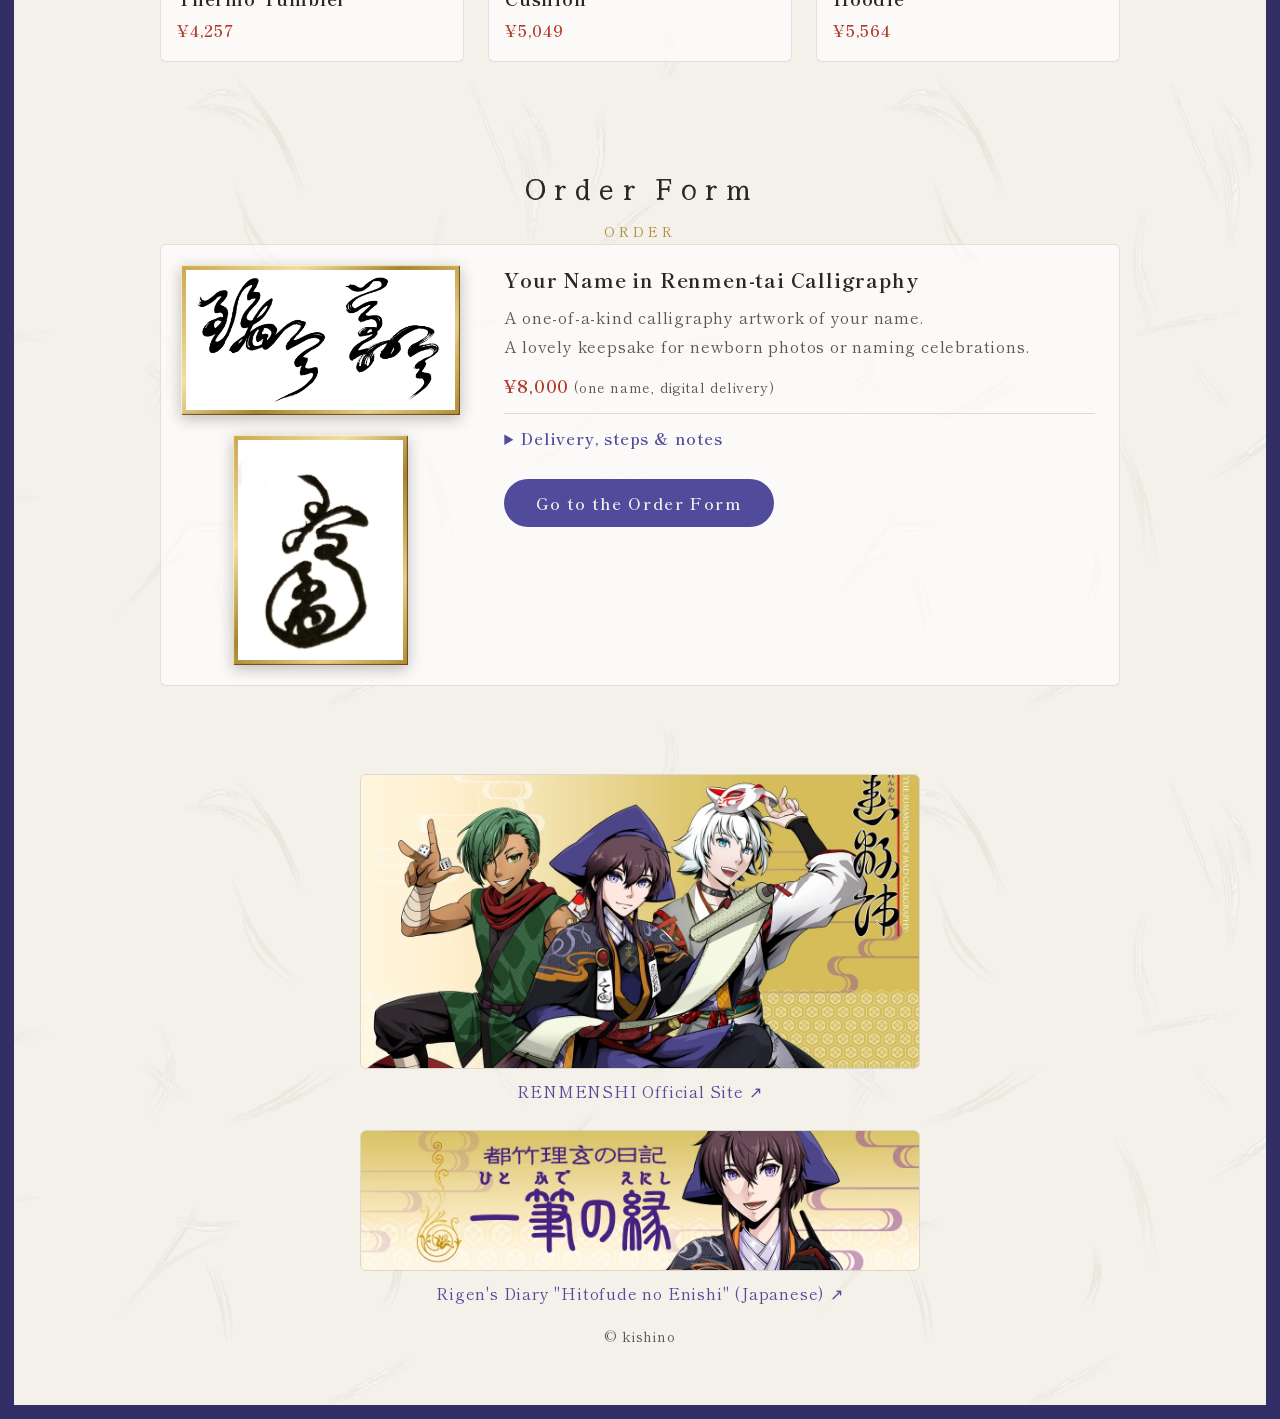
==== commit 95f18541: "文字数の注記を短く（3文字以上はご相談ください） Co-Authored-By: Claude Opus 5.5 <noreply@anthropic.com>" ====
--- a/shop/index.html
+++ b/shop/index.html
@@ -244,7 +244,9 @@
               </summary>
               <dl class="order-spec">
                 <dt><span class="ja">納品</span><span class="en">Delivery</span></dt>
-                <dd><span class="ja">PDF（A4）と、背景が透明なPNGの2点</span><span class="en">A4 PDF + transparent PNG</span></dd>
+                <dd><span class="ja">PDF（A4サイズまで）と、背景が透明なPNGの2点</span><span class="en">PDF (up to A4) + transparent PNG</span></dd>
+                <dt><span class="ja">文字数</span><span class="en">Length</span></dt>
+                <dd><span class="ja">2文字程度（3文字以上はご相談ください）</span><span class="en">About 2 characters (please ask about 3 or more)</span></dd>
                 <dt><span class="ja">納期</span><span class="en">Delivery time</span></dt>
                 <dd><span class="ja">ご入金確認後から約2週間</span><span class="en">About 2 weeks after payment is confirmed</span></dd>
                 <dt><span class="ja">お支払い</span><span class="en">Payment</span></dt>
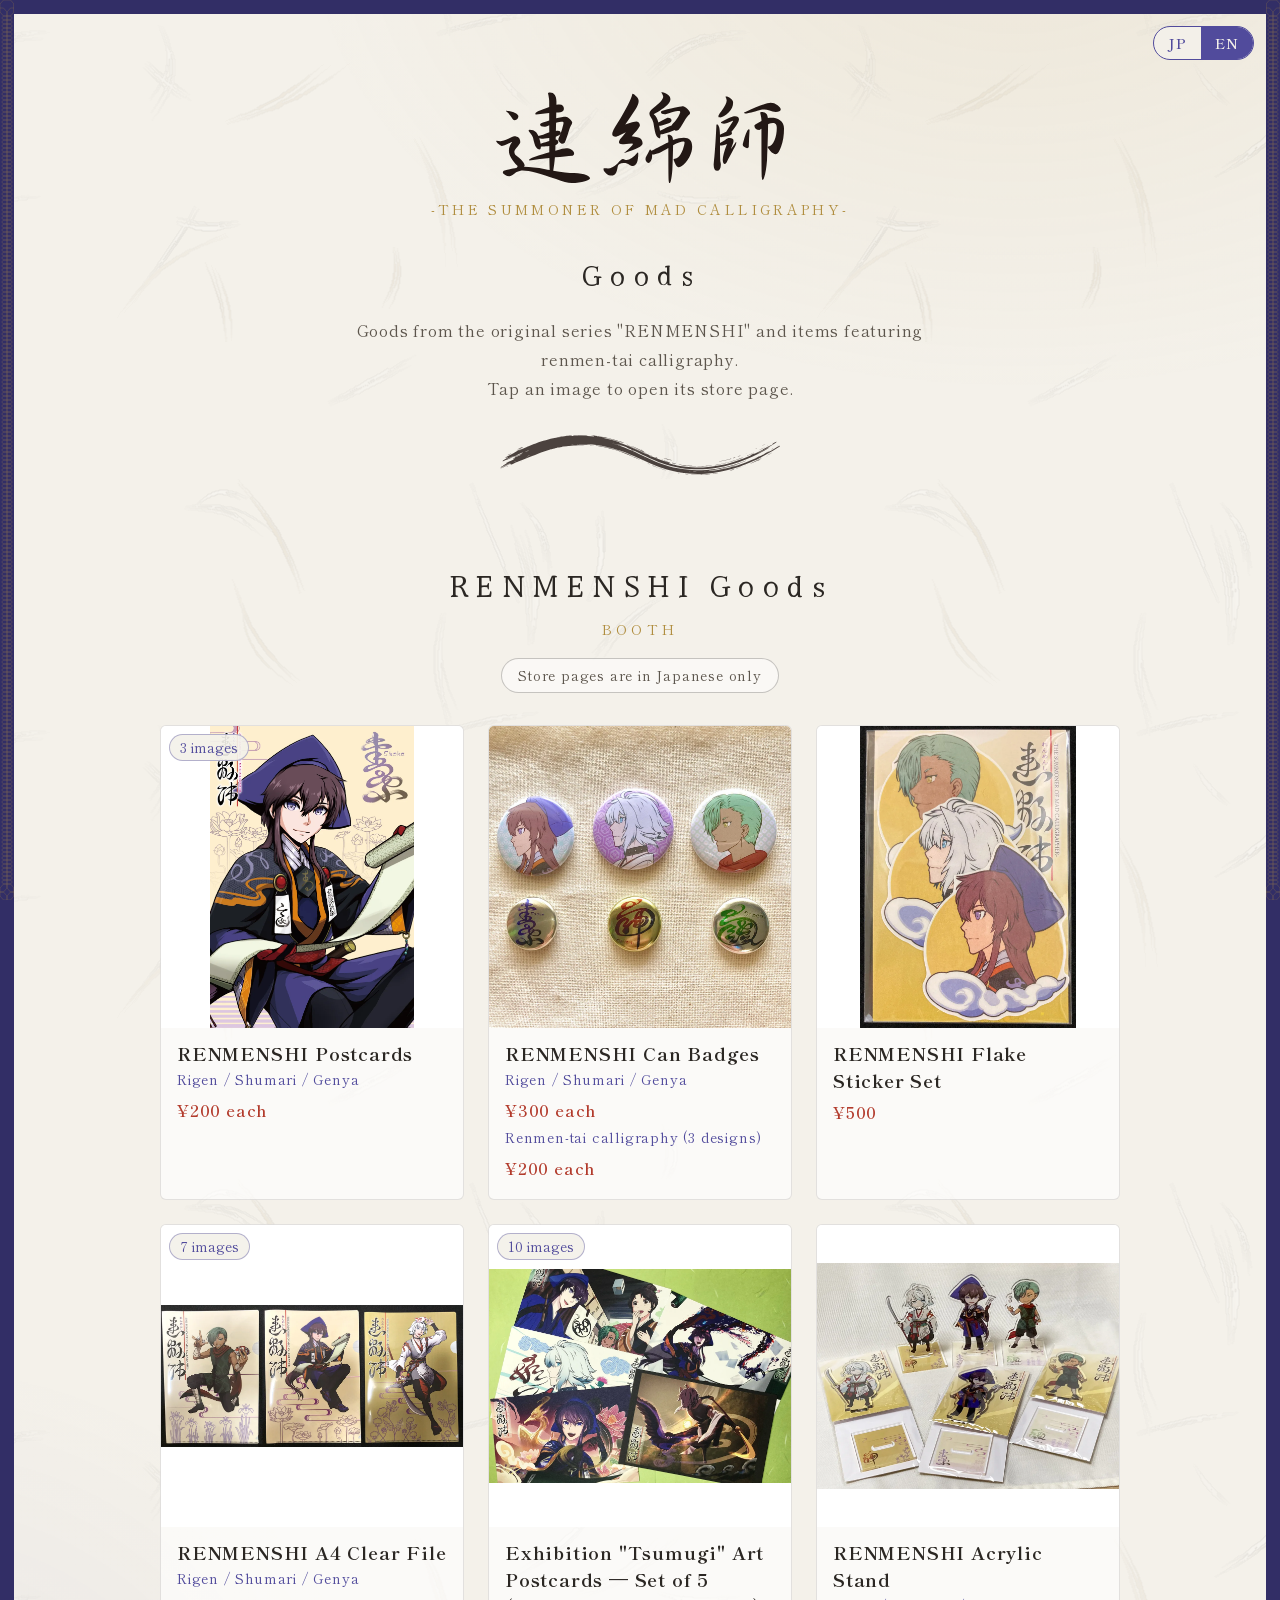
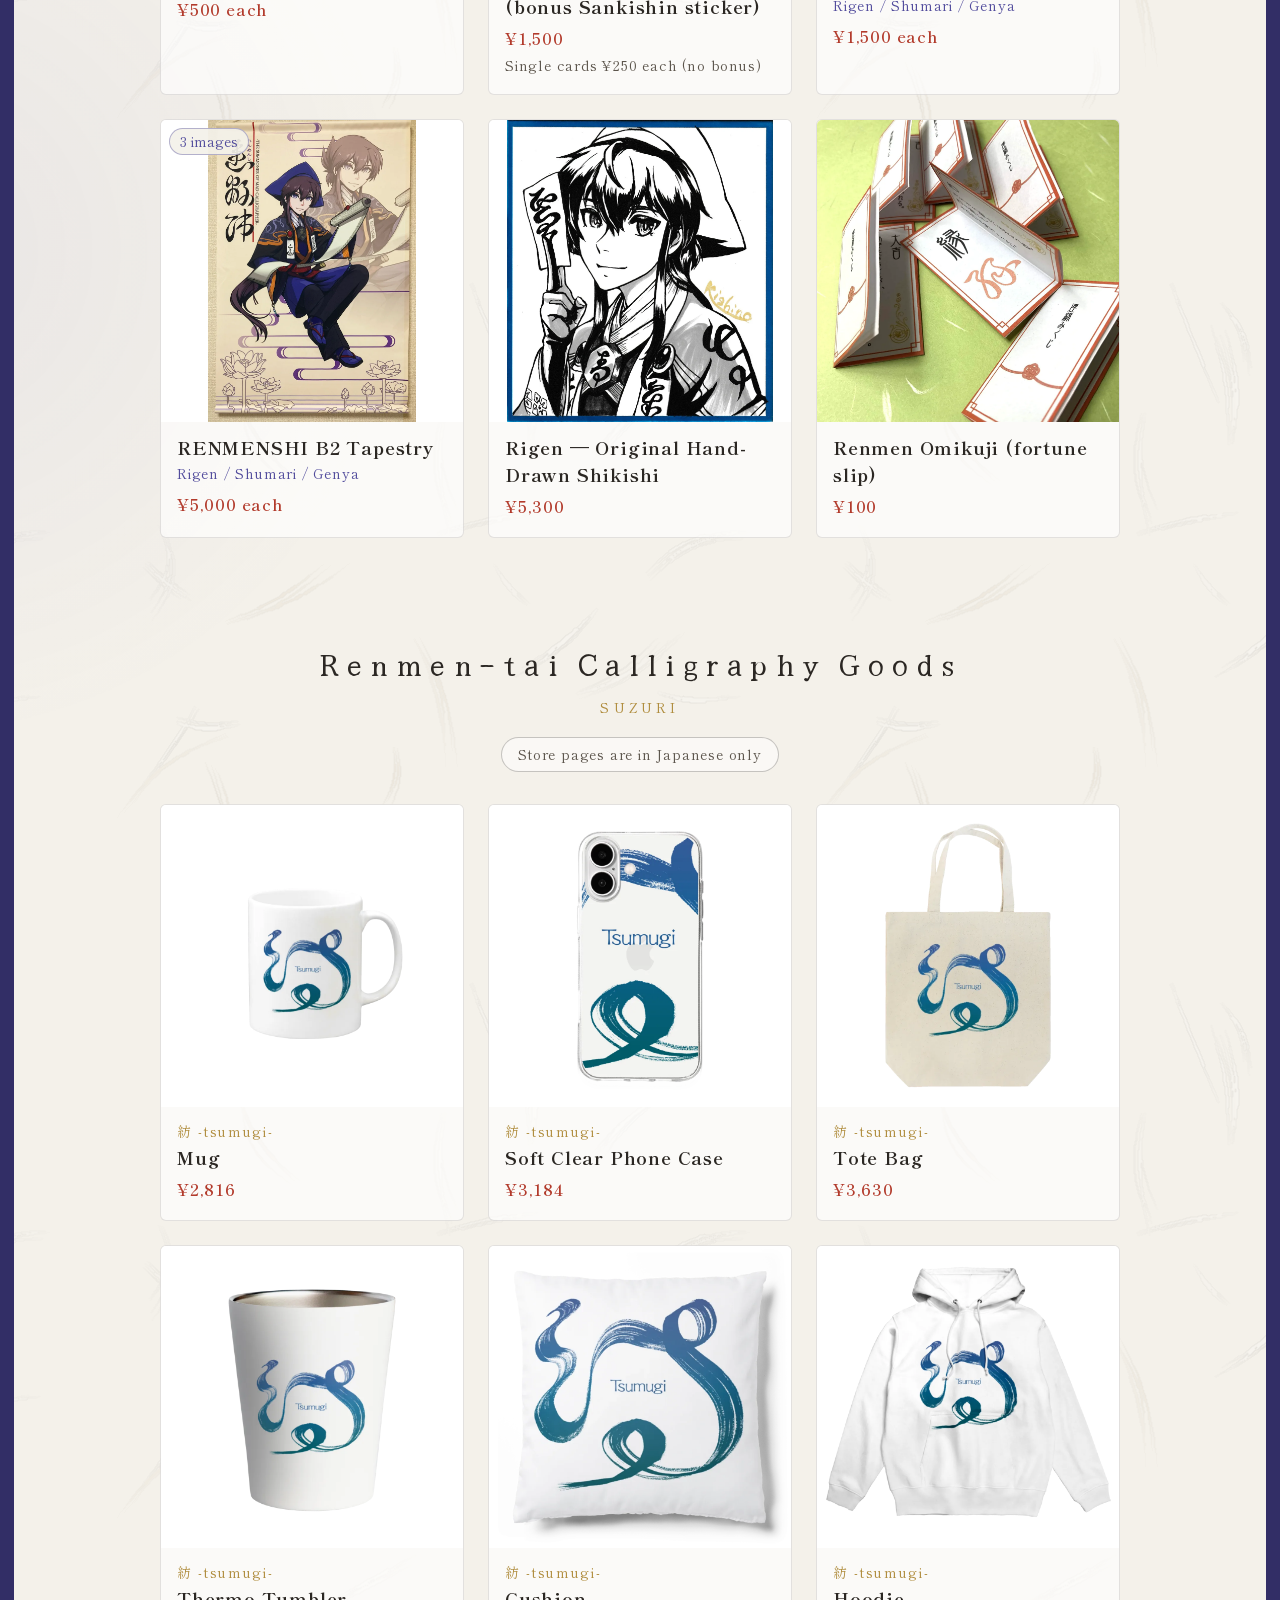
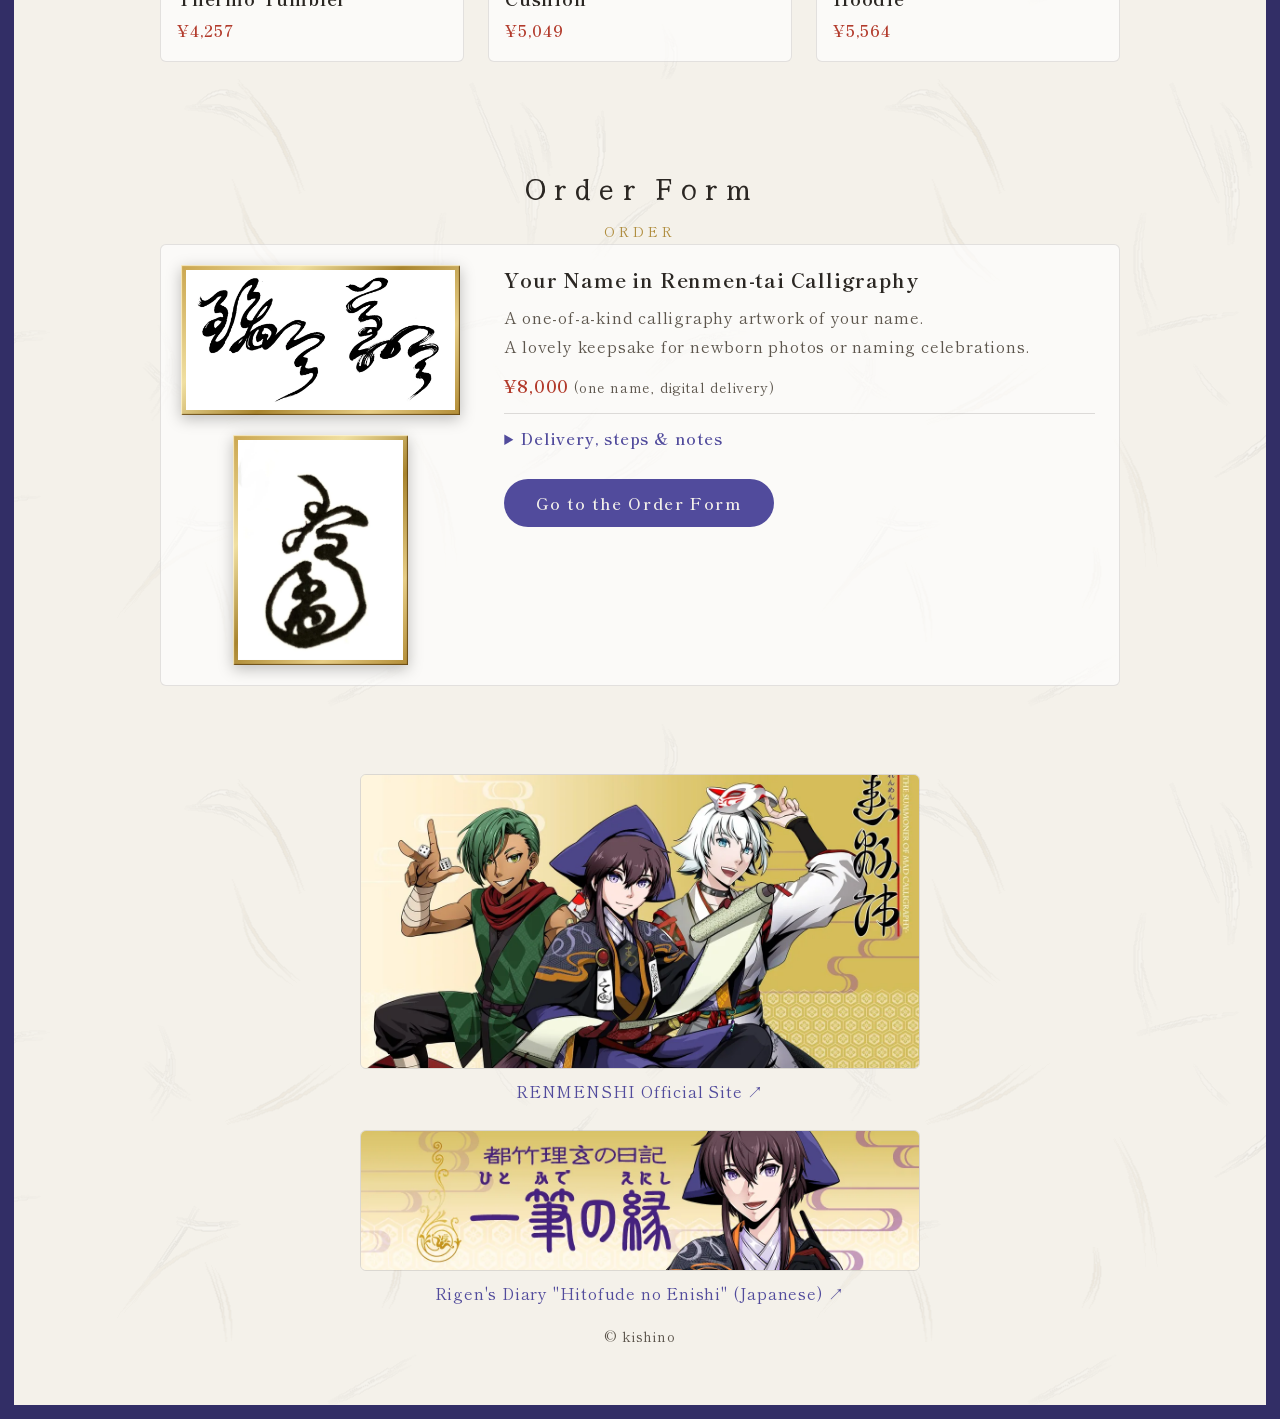
==== commit 4816036f: "カンバッジの連綿体を「書家／大神／大蛇」表記に・使っていない画像を削除 Co-Authored-By: Claude Opus 5.5 <noreply@anthropic.com>" ====
--- a/shop/index.html
+++ b/shop/index.html
@@ -104,6 +104,8 @@
       content: counter(step); flex: none; display: inline-grid; place-items: center;
       width: 22px; height: 22px; margin: 3px 8px 0 0; border-radius: 50%;
       background: var(--kon); color: var(--washi); font-size: 14px;
+      /* Shippori Mincho の数字は字面が下寄りなので、行の高さを詰めて少し持ち上げ、円の中心に合わせる */
+      line-height: 1; padding-bottom: 2px;
     }
     .order-notes { margin: 12px 0 0 1.2em; font-size: 15px; color: var(--sumi-usu) }
     .order-info .btn { margin-top: 16px }
@@ -321,7 +323,7 @@
         // 並びは表示価格の安い順。連綿みくじはおまけなので最後（3列表示で右下）
         items: [
           { url: "https://lmaworks.booth.pm/items/7155207",
-            ja: "【連綿師】|ポストカード", en: "RENMENSHI Postcards", price: "各¥200", priceEn: "¥200 each", vars: { ja: "理玄／シュマリ／玄也", en: "Rigen / Shumari / Genya" },
+            ja: "【連綿師】|ポストカード", en: "RENMENSHI Postcards", price: "各¥200", priceEn: "¥200 each", vars: { ja: "理玄／|シュマリ／|玄也", en: "Rigen / Shumari / Genya" },
             imgs: [
               { src: B + "Postcard_縦断裁-_Renmenshi_Rigen.webp", ja: "理玄", en: "Rigen" },
               { src: B + "Postcard_縦断裁-_Renmenshi_Shumari.webp", ja: "シュマリ", en: "Shumari" },
@@ -331,15 +333,15 @@
             ja: "【連綿師】|カンバッジ", en: "RENMENSHI Can Badges",
             // 種類ごとに価格が違うときは rows で「種類→価格」を並べる
             rows: [
-              { vars: { ja: "理玄／シュマリ／玄也", en: "Rigen / Shumari / Genya" }, price: "各¥300", priceEn: "¥300 each" },
-              { vars: { ja: "連綿体|（書家・大神・大蛇）", en: "Renmen-tai calligraphy (3 designs)" }, price: "各¥200", priceEn: "¥200 each" },
+              { vars: { ja: "理玄／|シュマリ／|玄也", en: "Rigen / Shumari / Genya" }, price: "各¥300", priceEn: "¥300 each" },
+              { vars: { ja: "連綿体|（書家／|大神／|大蛇）", en: "Renmen-tai calligraphy (3 designs)" }, price: "各¥200", priceEn: "¥200 each" },
             ],
             imgs: [B + "カンバッジ.webp"] },
           { url: "https://lmaworks.booth.pm/items/7155584",
             ja: "【連綿師】|フレークシール|セット", en: "RENMENSHI Flake Sticker Set", price: "¥500",
             imgs: [B + "フレークシールセット_1500x2105.webp"] },
           { url: "https://lmaworks.booth.pm/items/7155569",
-            ja: "【連綿師】|A4|クリアファイル", en: "RENMENSHI A4 Clear File", price: "各¥500", priceEn: "¥500 each", vars: { ja: "理玄／シュマリ／玄也", en: "Rigen / Shumari / Genya" },
+            ja: "【連綿師】|A4|クリアファイル", en: "RENMENSHI A4 Clear File", price: "各¥500", priceEn: "¥500 each", vars: { ja: "理玄／|シュマリ／|玄也", en: "Rigen / Shumari / Genya" },
             imgs: [
               { src: B + "3人衆_クリアファイル.webp", ja: "3キャラセット", en: "Set of 3" },
               { src: B + "理玄_クリアファイル.webp", ja: "理玄", en: "Rigen" },
@@ -366,10 +368,10 @@
               { src: B + "【紡】素戔嗚尊ステッカー.webp", ja: "素戔嗚尊", en: "Susanoo" },
             ] },
           { url: "https://lmaworks.booth.pm/items/7155446",
-            ja: "【連綿師】|アクリル|スタンド", en: "RENMENSHI Acrylic Stand", price: "各¥1,500", priceEn: "¥1,500 each", vars: { ja: "理玄／シュマリ／玄也", en: "Rigen / Shumari / Genya" },
+            ja: "【連綿師】|アクリル|スタンド", en: "RENMENSHI Acrylic Stand", price: "各¥1,500", priceEn: "¥1,500 each", vars: { ja: "理玄／|シュマリ／|玄也", en: "Rigen / Shumari / Genya" },
             imgs: [B + "アクスタ集合絵.webp"] },
           { url: "https://lmaworks.booth.pm/items/7155601",
-            ja: "【連綿師】|B2|タペストリー", en: "RENMENSHI B2 Tapestry", price: "各¥5,000", priceEn: "¥5,000 each", vars: { ja: "理玄／シュマリ／玄也", en: "Rigen / Shumari / Genya" },
+            ja: "【連綿師】|B2|タペストリー", en: "RENMENSHI B2 Tapestry", price: "各¥5,000", priceEn: "¥5,000 each", vars: { ja: "理玄／|シュマリ／|玄也", en: "Rigen / Shumari / Genya" },
             imgs: [
               { src: B + "理玄_B2タペストリー_w1200.webp", ja: "理玄", en: "Rigen" },
               { src: B + "茱真理_B2タペストリー_w1200.webp", ja: "シュマリ", en: "Shumari" },
@@ -410,6 +412,8 @@
     const nameHtml = s => esc(s).split("|").join("<wbr>").split("\n").join("<br>");
     const brHtml = s => esc(s).split("\n").join("<br>");
     const plain = s => String(s).split("|").join("").split("\n").join(" ");
+    // 「|」で区切ったかたまりを inline-block で包む（Safari でもかたまりの途中では折り返さない）
+    const nbHtml = s => esc(s).split("|").map(x => `<span class="nb">${x}</span>`).join("");
     const bi = (ja, en) => `<span class="ja">${ja}</span><span class="en">${en}</span>`;
     const NOIMG = `<span class="noimg">${bi("画像準備中", "Image coming soon")}</span>`;
     // 画像は文字列でも { src, ja, en } でも書けるようにそろえる
@@ -444,7 +448,7 @@
               <h3 class="goods-name"><a href="${esc(it.url)}" target="_blank" rel="noopener" title="${esc(tip)}">
                 ${bi(nameHtml(it.ja), brHtml(it.en))}</a></h3>
               ${(it.rows || [it]).map(r => `
-                ${r.vars ? `<p class="goods-vars">${bi(nameHtml(r.vars.ja), esc(r.vars.en))}</p>` : ""}
+                ${r.vars ? `<p class="goods-vars">${bi(nbHtml(r.vars.ja), esc(r.vars.en))}</p>` : ""}
                 <p class="goods-price">${bi(esc(r.price), esc(r.priceEn || r.price))}</p>`).join("")}
               ${it.note ? `<p class="goods-note">${bi(esc(it.note.ja).split("|").map(x => `<span class="nb">${x}</span>`).join(""), esc(it.note.en))}</p>` : ""}
             </div>
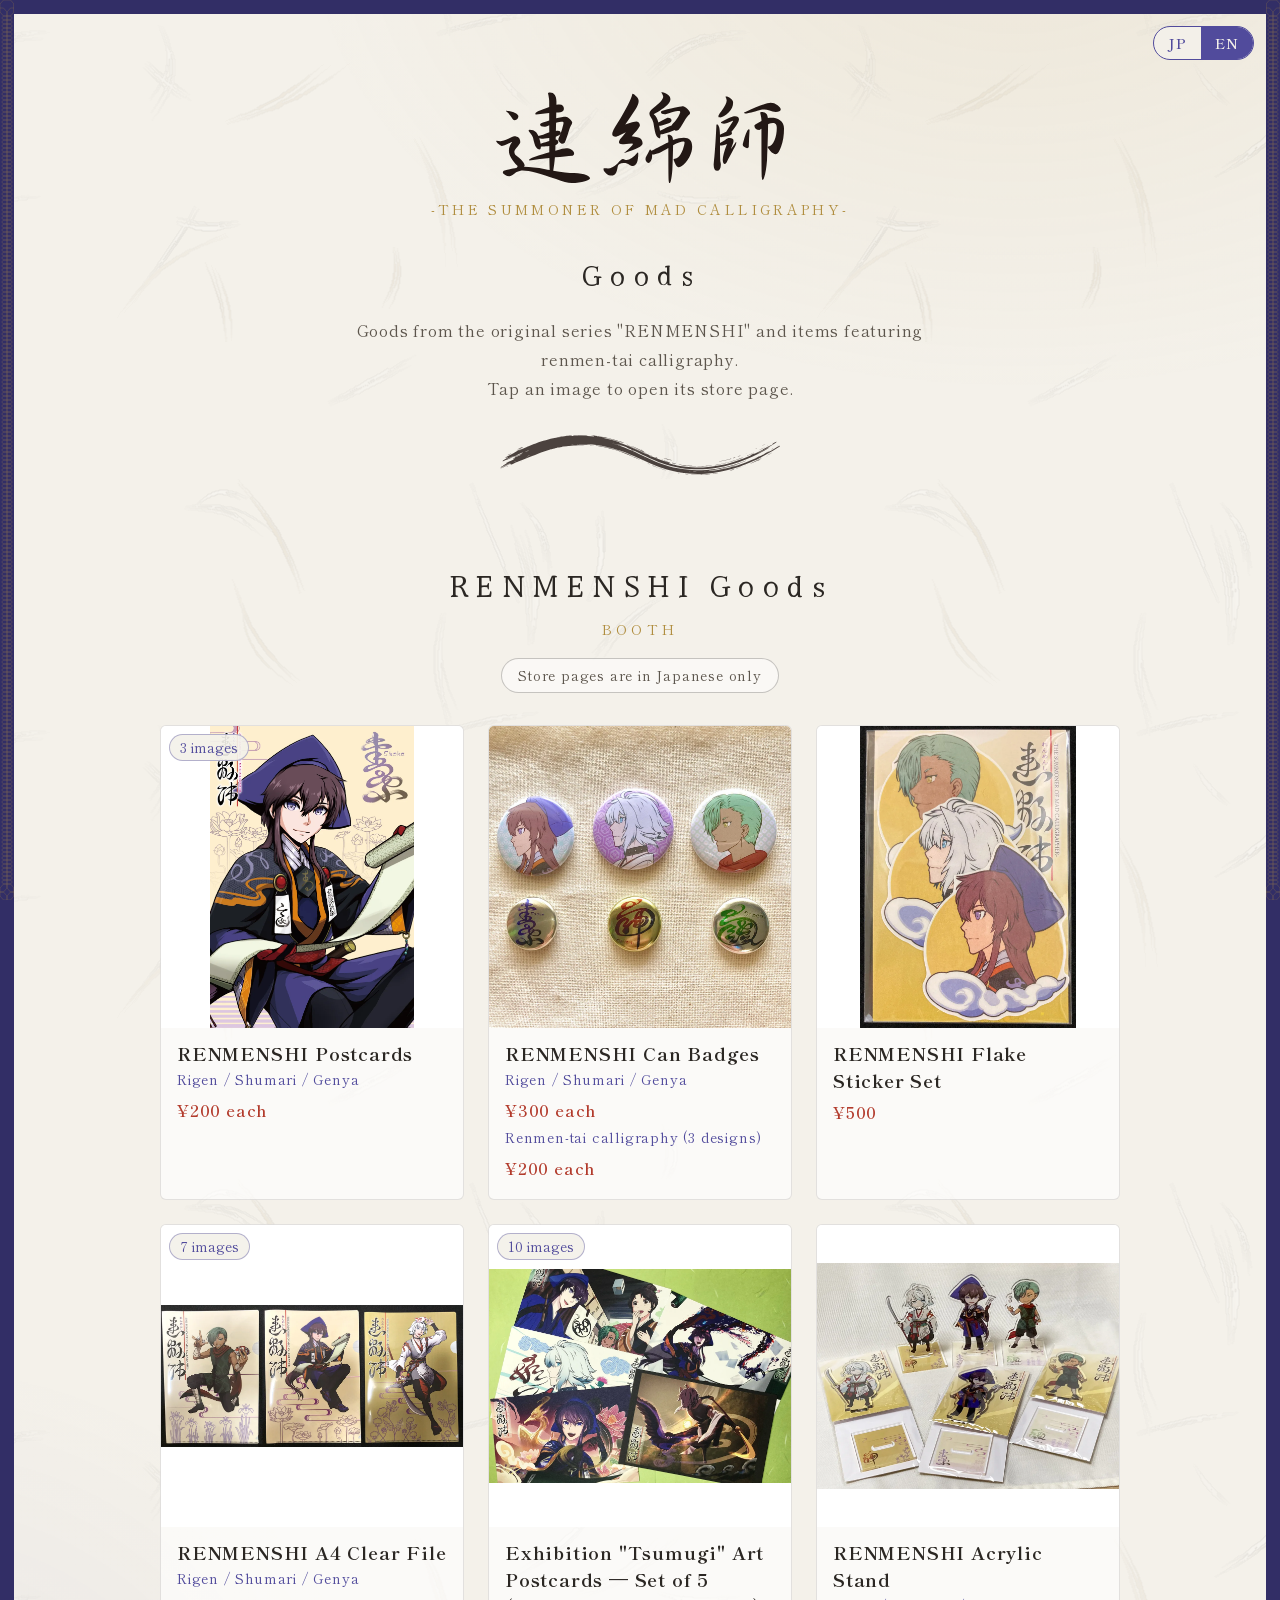
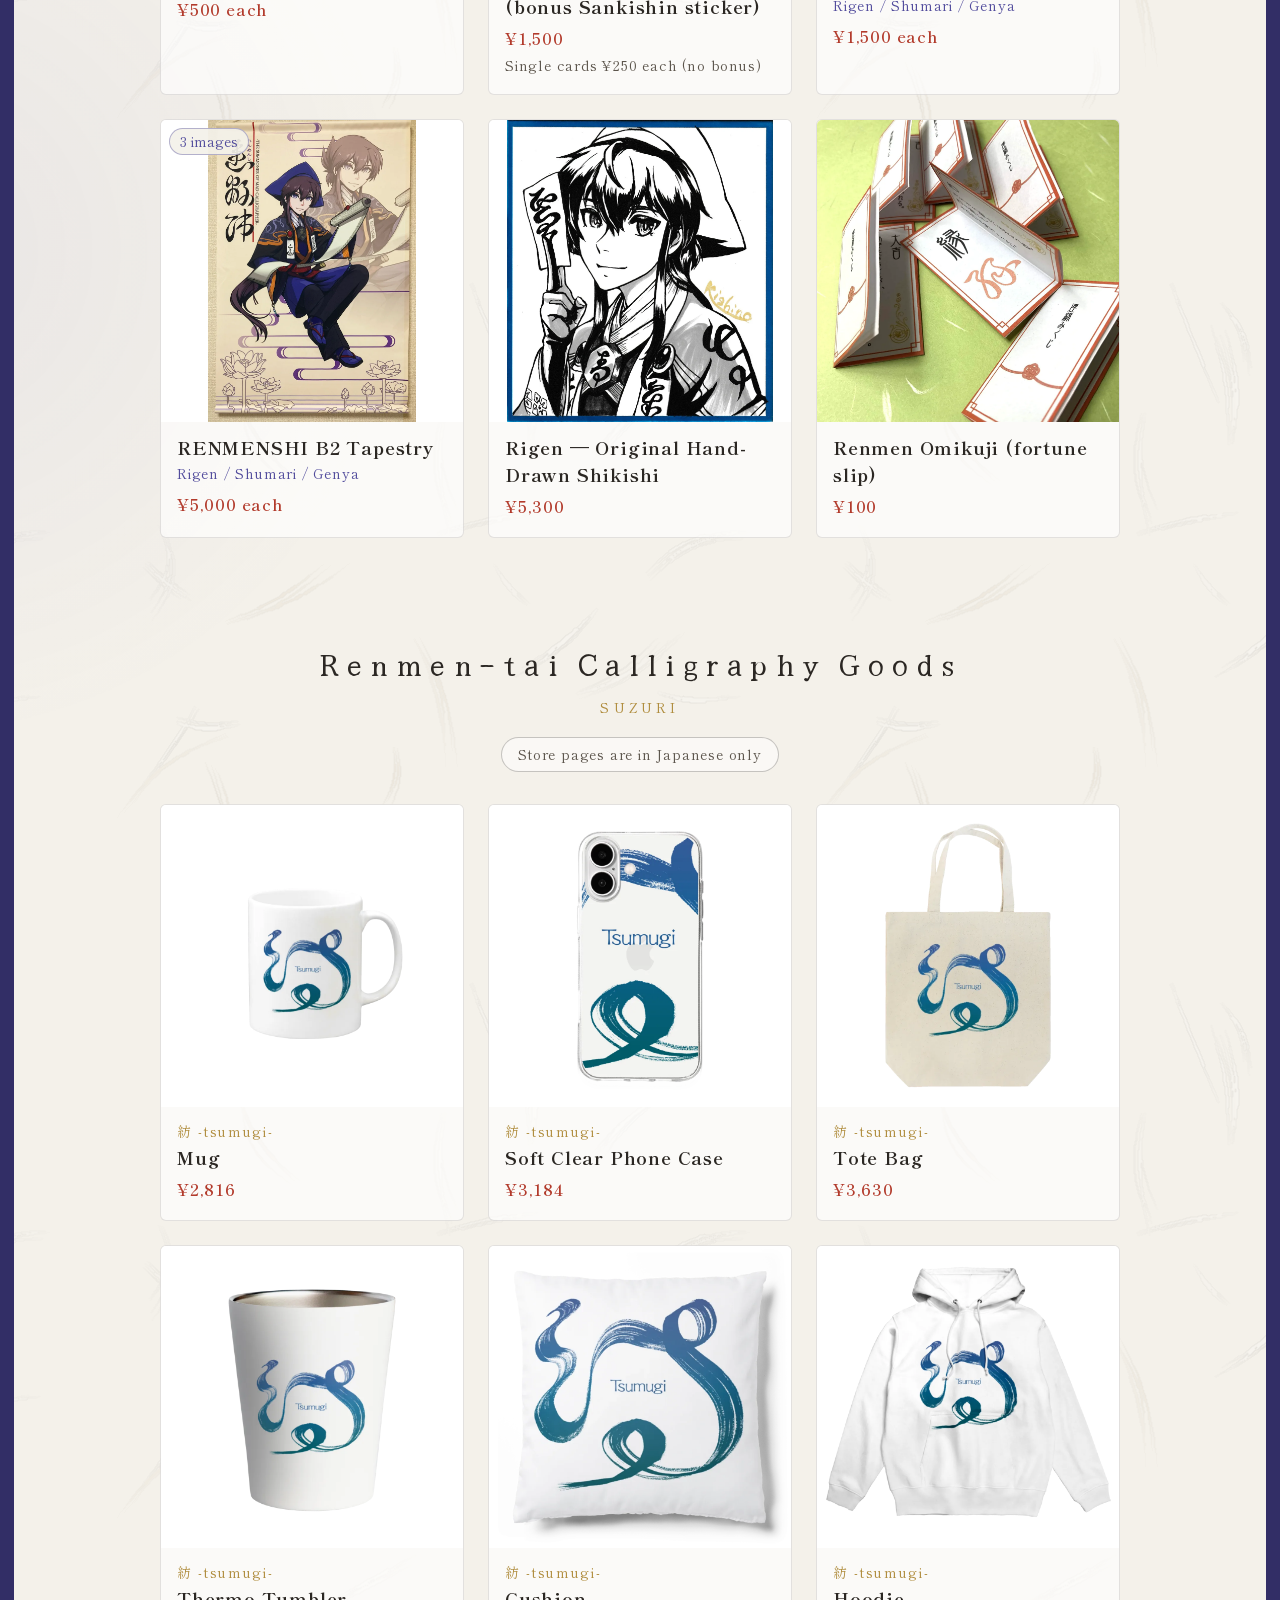
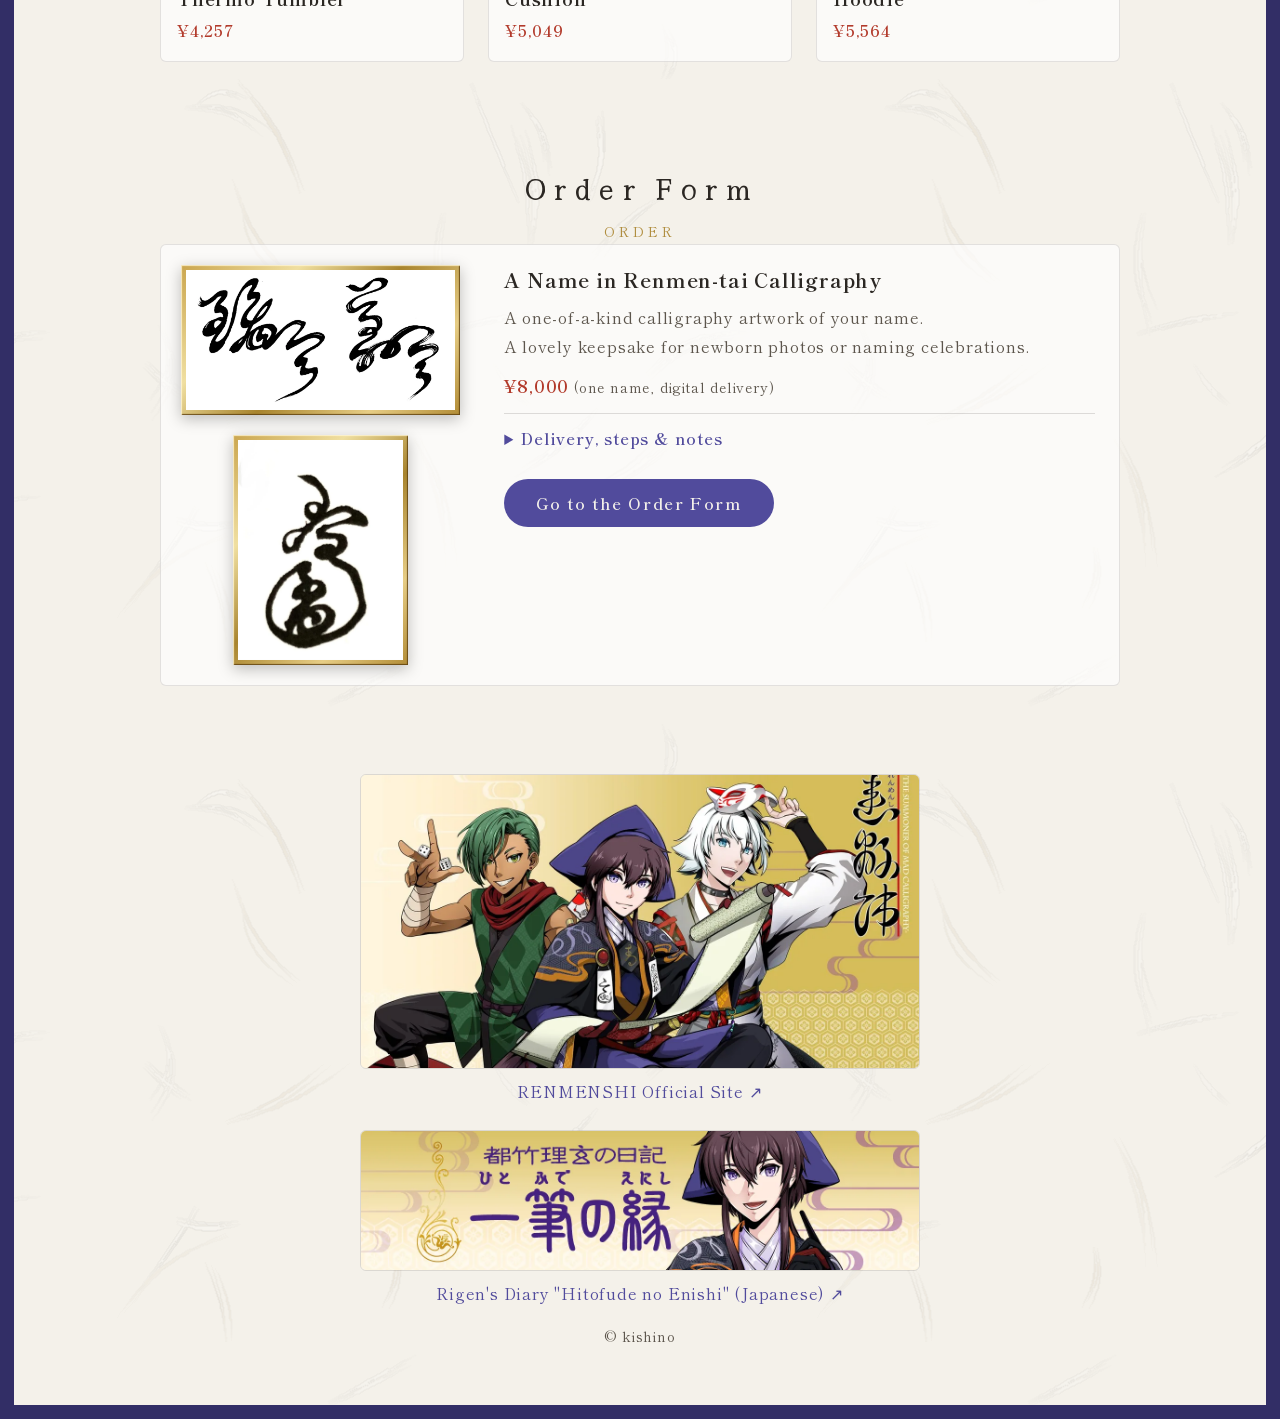
==== commit 8c2ba349: "オーダーの見出しを「お名前を連綿体で書きます」にそろえる Co-Authored-By: Claude Opus 5.5 <noreply@anthropic.com>" ====
--- a/shop/index.html
+++ b/shop/index.html
@@ -228,8 +228,8 @@
           </div>
           <div class="order-info">
             <h3 class="order-title">
-              <span class="ja">あなたのお名前を<wbr>連綿体で書きます</span>
-              <span class="en">Your Name in Renmen-tai Calligraphy</span>
+              <span class="ja">お名前を<wbr>連綿体で書きます</span>
+              <span class="en">A Name in Renmen-tai Calligraphy</span>
             </h3>
             <p class="order-lead">
               <span class="ja"><span class="nb">一点ものの書作品として</span><span class="nb">お書きします。</span><br><span class="nb">ニューボーンフォトや</span><span class="nb">命名の記念にもどうぞ。</span></span>
